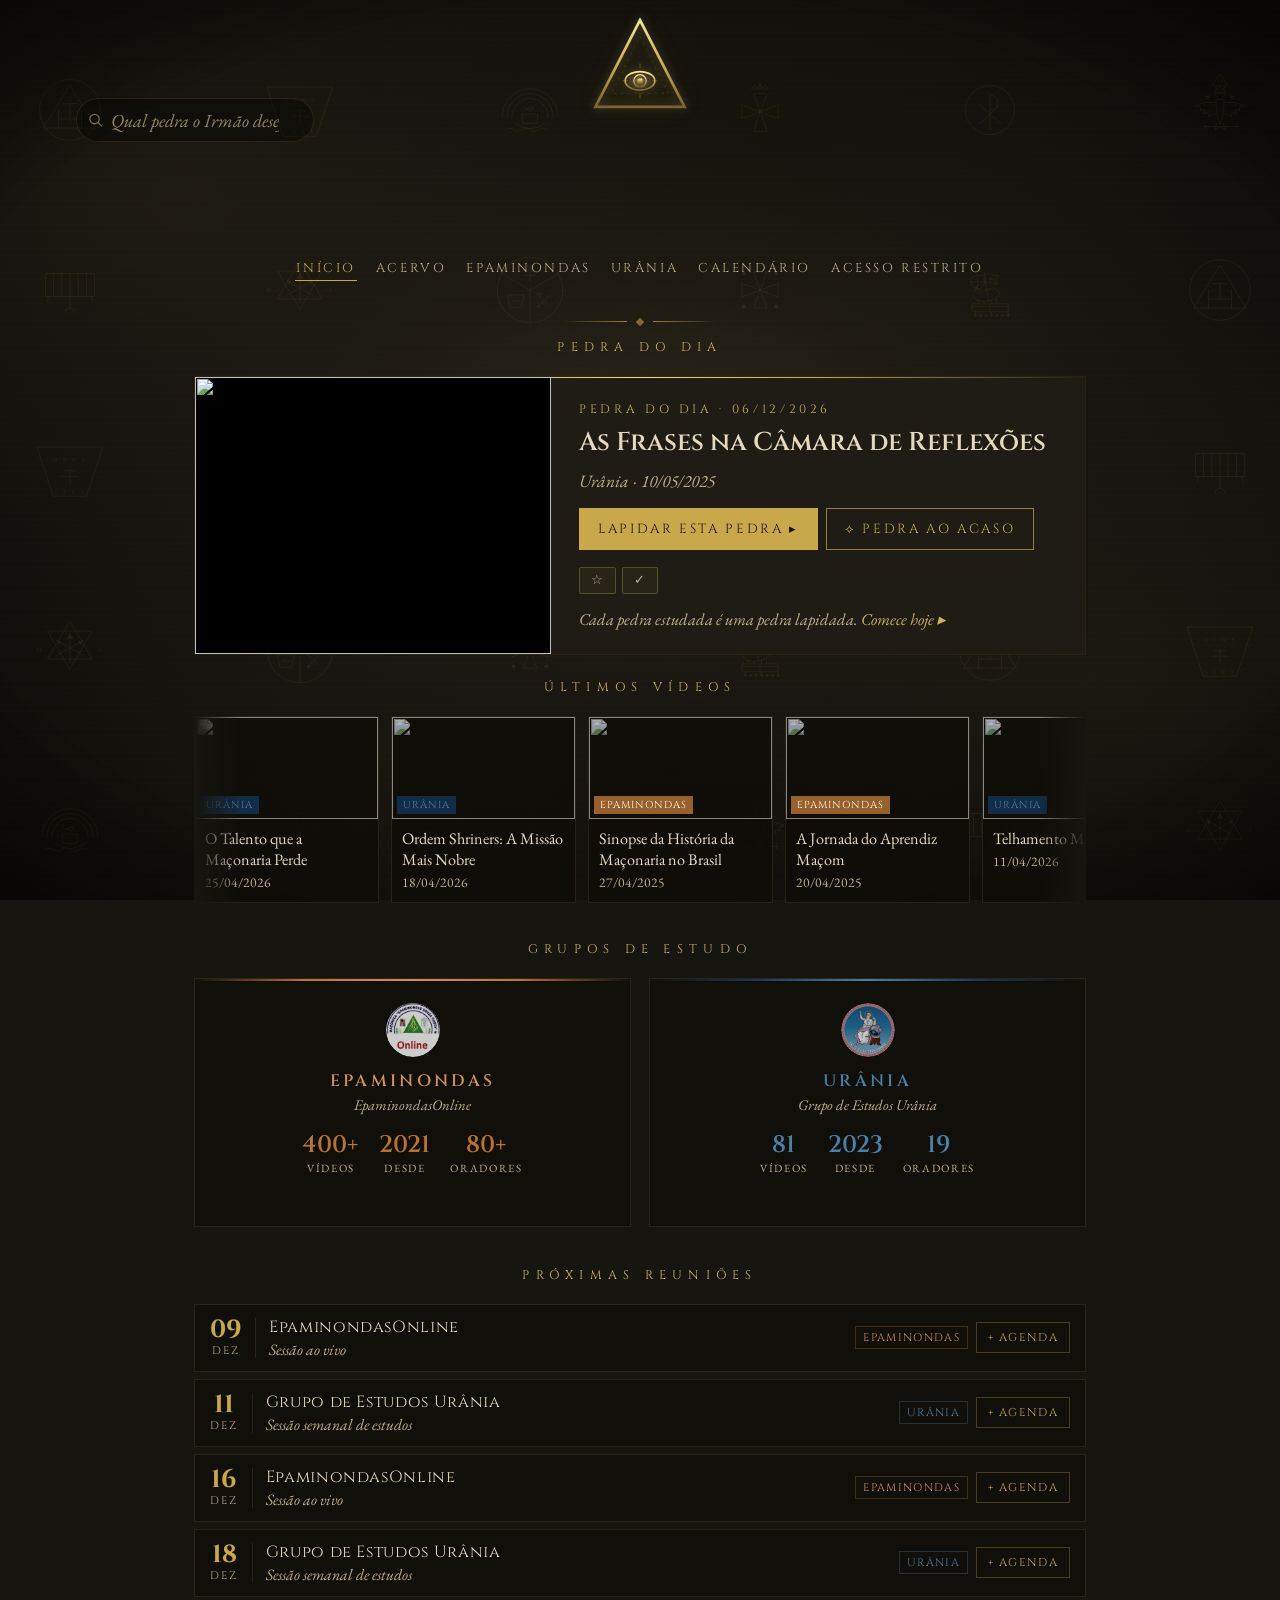
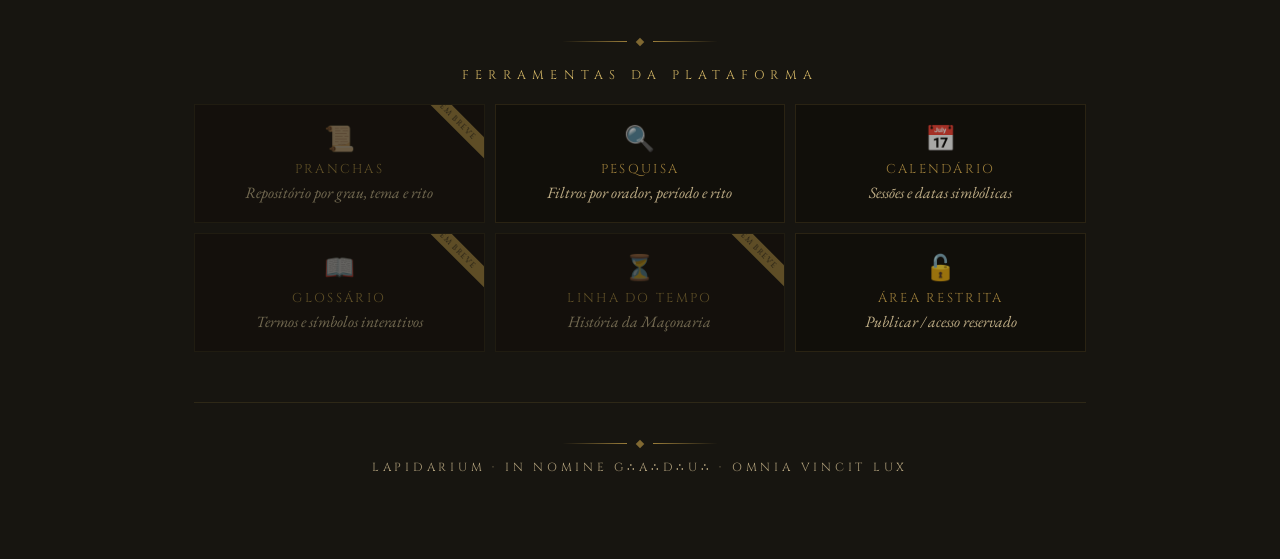
==== index.html @ 7e71feff "Topo em brasao: delta+LAPIDARIUM+tagline centralizados, busca/Acaso e Tema/Instalar nas laterais" ====
<!DOCTYPE html>
<html lang="pt-BR">
<head>
<meta charset="UTF-8">
<meta name="viewport" content="width=device-width, initial-scale=1.0">
<title>LAPIDARIUM</title>
<meta name="description" content="Lapidarium — repositório maçônico de estudo. Vídeos, símbolos, rituais e tradições dos acervos EpaminondasOnline e Grupo de Estudos Urânia.">
<meta name="theme-color" content="#171510">
<meta property="og:title" content="Lapidarium — Repositório Maçônico de Estudo">
<meta property="og:description" content="Um repositório vivo do conhecimento das ordens maçônicas — textos, rituais, símbolos e tradições.">
<meta property="og:type" content="website">
<meta property="og:url" content="https://viaveritasvita.github.io/lapidarium/">
<meta property="og:image" content="https://viaveritasvita.github.io/lapidarium/og-image.png">
<meta property="og:image:width" content="1200">
<meta property="og:image:height" content="630">
<link rel="icon" href="data:image/svg+xml,<svg xmlns='http://www.w3.org/2000/svg' viewBox='0 0 84 84'><polygon points='42,8 78,74 6,74' fill='none' stroke='%23c9a84c' stroke-width='4'/><ellipse cx='42' cy='54' rx='12' ry='8' fill='none' stroke='%23c9a84c' stroke-width='2.5'/><circle cx='42' cy='54' r='3' fill='%23c9a84c'/></svg>">
<link href="https://fonts.googleapis.com/css2?family=Cinzel:wght@400;600;700&family=Cinzel+Decorative:wght@400;700&family=EB+Garamond:ital,wght@0,400;0,500;1,400&display=swap" rel="stylesheet">
<link rel="manifest" href="manifest.json">
<link rel="apple-touch-icon" href="icon-192.png">
<link rel="stylesheet" href="app.css">
<style>
*,*::before,*::after{box-sizing:border-box;margin:0;padding:0}
html{font-size:115%}
:root{
  --gold:#c9a84c;--gold-l:#f0d98a;--gold-d:#9a7d3a;--gold-vd:#3d3018;
  --copper:#b87333;--copper-l:#d4905a;
  --blue:#1a3a5c;--blue-l:#4a7fa8;
  --s1:#171510;--s2:#1e1c14;--s3:#252118;
  --text:#e6d8bc;--text-d:#c0af87;--text-dd:#6b6250;
  --border:rgba(201,168,76,0.13);--border-h:rgba(201,168,76,0.3);
}

body{background:var(--s1);color:var(--text);font-family:'EB Garamond',serif;overflow-x:hidden;min-height:100vh}

/* ── LAYOUT ── */
.wrap{position:relative;z-index:1;max-width:940px;margin:0 auto;padding:0 24px 60px}

/* ── HEADER (enxuto — a marca vive na barra superior) ── */
header{text-align:center;padding:14px 0 0}
.sr-only{position:absolute;width:1px;height:1px;padding:0;margin:-1px;overflow:hidden;clip:rect(0,0,0,0);white-space:nowrap;border:0}
@keyframes delta-breathe{
  0%,100%{filter:drop-shadow(0 0 4px rgba(201,168,76,0.3)) drop-shadow(0 0 14px rgba(201,168,76,0.08))}
  50%{filter:drop-shadow(0 0 9px rgba(201,168,76,0.5)) drop-shadow(0 0 28px rgba(201,168,76,0.15))}
}
.site-lema{font-family:'Cinzel',serif;font-size:.6rem;letter-spacing:.55em;color:var(--gold-d);text-transform:uppercase;margin-bottom:4px}

.orn{display:flex;align-items:center;justify-content:center;gap:10px;margin:14px auto}
.ol{width:65px;height:1px;background:linear-gradient(90deg,transparent,var(--gold-d))}
.ol.r{background:linear-gradient(90deg,var(--gold-d),transparent)}
.od{width:6px;height:6px;background:var(--gold-d);transform:rotate(45deg);opacity:.8}

nav{display:flex;justify-content:center;gap:24px;flex-wrap:wrap;padding:10px 0 30px}
nav a{font-family:'Cinzel',serif;font-size:.74rem;letter-spacing:.22em;color:#cbb98d;text-decoration:none;text-transform:uppercase;padding:2px 0;border-bottom:1px solid transparent;transition:color .3s,border-color .3s}
nav a:hover{color:var(--gold);border-color:var(--gold-d)}

/* ── AI BAR ── */
.ai-bar{position:relative;border:1px solid var(--border);border-top:1px solid rgba(201,168,76,0.26);background:rgba(16,14,9,0.82);backdrop-filter:blur(8px);padding:13px 16px 11px;margin-bottom:34px}
.ai-bar::before{content:'';position:absolute;top:0;left:0;right:0;height:1px;background:linear-gradient(90deg,transparent,var(--gold) 30%,var(--gold-l) 50%,var(--gold) 70%,transparent)}
.ai-prompt-text{font-style:italic;font-size:.85rem;color:var(--text-d);margin-bottom:9px;display:block}
.ai-prompt-text strong{color:var(--gold-d);font-style:normal;font-family:'Cinzel',serif;font-size:.78rem;letter-spacing:.1em}
.ai-row{display:flex;align-items:center;gap:8px}
.ai-dot{width:7px;height:7px;border-radius:50%;flex-shrink:0;background:var(--gold);box-shadow:0 0 7px var(--gold);animation:delta-breathe 2.5s ease-in-out infinite}
.ai-input{flex:1;min-width:0;background:rgba(255,255,255,.04);border:1px solid rgba(201,168,76,.18);color:var(--text);font-family:'EB Garamond',serif;font-size:1.18rem;padding:13px 16px;outline:none;transition:border-color .3s}
.ai-input::placeholder{color:#93855f;font-style:italic}
.ai-input:focus{border-color:rgba(201,168,76,.35);background:rgba(255,255,255,.06)}
.ai-btn{background:rgba(201,168,76,.1);border:1px solid var(--gold-d);color:var(--gold);font-family:'Cinzel',serif;font-size:.72rem;letter-spacing:.2em;padding:14px 18px;cursor:pointer;text-transform:uppercase;transition:all .3s;white-space:nowrap}
.ai-btn:hover{background:rgba(201,168,76,.2);color:var(--gold-l);border-color:var(--gold)}
.ai-chips{display:flex;flex-wrap:wrap;gap:5px;margin-top:9px}
.chip{font-family:'Cinzel',serif;font-size:.58rem;letter-spacing:.1em;border:1px solid rgba(201,168,76,.28);color:#c2b189;padding:4px 9px;cursor:pointer;text-transform:uppercase;background:rgba(201,168,76,.05);transition:all .25s}
.chip:hover{border-color:var(--gold-d);color:var(--gold-d);background:rgba(201,168,76,.06)}

/* ── PORTALS ── */
.sec-label{font-family:'Cinzel',serif;font-size:.68rem;letter-spacing:.5em;color:#d2b565;text-align:center;text-transform:uppercase;margin-bottom:20px}
.portals{display:grid;grid-template-columns:1fr 1fr;gap:18px;margin-bottom:40px}
@media(max-width:540px){.portals{grid-template-columns:1fr}}
.portal{position:relative;overflow:hidden;text-decoration:none;display:block;border:1px solid var(--border);background:rgba(16,14,9,0.75);backdrop-filter:blur(6px);transition:border-color .4s,transform .3s,box-shadow .4s}
.portal:hover{transform:translateY(-4px)}
.portal::after{content:'';position:absolute;inset:0;opacity:0;transition:opacity .5s;pointer-events:none}
.portal-ep::after{background:radial-gradient(ellipse at 50% 0%,rgba(184,115,51,.12) 0%,transparent 60%)}
.portal-ur::after{background:radial-gradient(ellipse at 50% 0%,rgba(74,127,168,.14) 0%,transparent 60%)}
.portal:hover::after{opacity:1}
.portal-ep:hover{border-color:rgba(184,115,51,.45);box-shadow:0 10px 40px rgba(184,115,51,.1)}
.portal-ur:hover{border-color:rgba(74,127,168,.45);box-shadow:0 10px 40px rgba(74,127,168,.1)}
.p-accent{height:2px;width:100%;display:block}
.portal-ep .p-accent{background:linear-gradient(90deg,transparent,var(--copper),var(--copper-l),var(--copper),transparent)}
.portal-ur .p-accent{background:linear-gradient(90deg,transparent,var(--blue),var(--blue-l),var(--blue),transparent)}
.p-body{padding:22px 22px 24px;position:relative;z-index:1}
.p-icon{width:54px;height:54px;border-radius:50%;display:flex;align-items:center;justify-content:center;font-family:'Cinzel Decorative',serif;font-size:1.35rem;font-weight:700;margin:0 auto 13px;border:1px solid;transition:box-shadow .4s;overflow:hidden}
.portal-ep .p-icon{border-color:rgba(184,115,51,.35);color:var(--copper-l);background:rgba(184,115,51,.07)}
.portal-ur .p-icon{border-color:rgba(74,127,168,.35);color:var(--blue-l);background:rgba(74,127,168,.07)}
.portal-ep:hover .p-icon{box-shadow:0 0 22px rgba(184,115,51,.25)}
.portal-ur:hover .p-icon{box-shadow:0 0 22px rgba(74,127,168,.25)}
.p-name{font-family:'Cinzel',serif;font-size:.9rem;font-weight:600;letter-spacing:.2em;text-align:center;text-transform:uppercase;margin-bottom:3px}
.portal-ep .p-name{color:var(--copper-l)}
.portal-ur .p-name{color:var(--blue-l)}
.p-sub{font-style:italic;font-size:.8rem;color:var(--text-d);text-align:center;margin-bottom:15px}
.p-stats{display:flex;justify-content:center;gap:20px;margin-bottom:13px}
.ps-n{font-family:'Cinzel',serif;font-size:1.3rem;font-weight:600;display:block;text-align:center}
.portal-ep .ps-n{color:var(--copper)}
.portal-ur .ps-n{color:var(--blue-l)}
.ps-l{font-size:.6rem;letter-spacing:.15em;color:var(--text-d);text-transform:uppercase;display:block;text-align:center}
.p-cta{display:flex;align-items:center;justify-content:center;gap:7px;font-family:'Cinzel',serif;font-size:.57rem;letter-spacing:.28em;text-transform:uppercase;opacity:0;transform:translateY(4px);transition:opacity .3s,transform .3s}
.portal:hover .p-cta{opacity:1;transform:translateY(0)}
.portal-ep .p-cta{color:var(--copper-l)}
.portal-ur .p-cta{color:var(--blue-l)}

/* ── CAROUSEL ── */
.c-outer{overflow:hidden;position:relative}
.c-outer::before,.c-outer::after{content:'';position:absolute;top:0;bottom:0;width:48px;z-index:2;pointer-events:none}
.c-outer::before{left:0;background:linear-gradient(90deg,var(--s1),transparent)}
.c-outer::after{right:0;background:linear-gradient(270deg,var(--s1),transparent)}
.c-track{display:flex;gap:12px;animation:scroll 48s linear infinite;width:max-content}
.c-track:hover{animation-play-state:paused}
@keyframes scroll{0%{transform:translateX(0)}100%{transform:translateX(-50%)}}
.vc{width:185px;flex-shrink:0;border:1px solid var(--border);background:rgba(16,14,9,.85);overflow:hidden;cursor:pointer;transition:border-color .3s,transform .3s}
.vc:hover{border-color:var(--border-h);transform:translateY(-3px)}
.vc-thumb{width:100%;height:102px;position:relative;overflow:hidden}
.vc-img{width:100%;height:100%;object-fit:cover;display:block;filter:brightness(.7) saturate(.55);transition:filter .4s}
.vc:hover .vc-img{filter:brightness(.9) saturate(.85)}
.vc-badge{position:absolute;bottom:5px;left:5px;font-family:'Cinzel',serif;font-size:.55rem;letter-spacing:.1em;padding:2px 6px;text-transform:uppercase}
.b-ep{background:rgba(184,115,51,.82);color:#fff}
.b-ur{background:rgba(20,50,80,.88);color:var(--blue-l)}
.vc-body{padding:9px 10px 11px}
.vc-title{font-size:.88rem;color:var(--text);line-height:1.3;display:-webkit-box;-webkit-line-clamp:2;-webkit-box-orient:vertical;overflow:hidden;margin-bottom:3px}
.vc-meta{font-size:.74rem;color:var(--text-d)}

/* ── AGENDA ── */
.ag-list{display:flex;flex-direction:column;gap:7px}
.ag-item{display:flex;align-items:center;gap:13px;border:1px solid var(--border);padding:11px 15px;background:rgba(16,14,9,.75);backdrop-filter:blur(4px);transition:border-color .3s,background .3s}
.ag-item:hover{border-color:var(--border-h)}
.ag-date{text-align:center;min-width:42px;border-right:1px solid var(--border);padding-right:13px}
.ag-day{font-family:'Cinzel',serif;font-size:1.35rem;font-weight:700;color:var(--gold);line-height:1;display:block}
.ag-month{font-family:'Cinzel',serif;font-size:.6rem;letter-spacing:.2em;color:var(--text-d);text-transform:uppercase;display:block}
.ag-info{flex:1}
.ag-evt{font-family:'Cinzel',serif;font-size:.88rem;letter-spacing:.04em;color:var(--text);margin-bottom:1px}
.ag-sub{font-size:.86rem;color:var(--text-d);font-style:italic}
.ag-tag{font-family:'Cinzel',serif;font-size:.6rem;letter-spacing:.12em;padding:3px 7px;border:1px solid;text-transform:uppercase;white-space:nowrap}
.t-ep{border-color:rgba(184,115,51,.3);color:var(--copper-l)}
.t-ur{border-color:rgba(74,127,168,.3);color:var(--blue-l)}
.ag-cal{background:transparent;border:1px solid var(--border-h);color:var(--gold);font-family:'Cinzel',serif;font-size:.62rem;letter-spacing:.12em;padding:7px 11px;cursor:pointer;text-transform:uppercase;white-space:nowrap;transition:all .3s;text-decoration:none;display:inline-block}
.ag-cal:hover{border-color:var(--gold);color:var(--gold-l);background:rgba(201,168,76,.08)}
.ag-side{display:flex;align-items:center;gap:8px;flex-shrink:0;margin-left:auto}
@media(max-width:620px){.ag-item{flex-wrap:wrap;row-gap:9px}.ag-info{flex:1 1 calc(100% - 72px);min-width:0}.ag-side{flex-basis:100%;justify-content:flex-end;margin-left:0}}

/* ── FEATURES ── */
.feats{display:grid;grid-template-columns:repeat(3,1fr);gap:10px;margin-bottom:50px}
@media(max-width:600px){.feats{grid-template-columns:repeat(2,1fr)}}
.feat{border:1px solid var(--border);padding:17px 13px;text-align:center;background:rgba(16,14,9,.7);backdrop-filter:blur(4px);transition:border-color .3s,background .3s;cursor:pointer}
.feat:hover{border-color:var(--border-h);background:rgba(201,168,76,.03)}
.feat-ico{font-size:1.35rem;margin-bottom:6px;display:block;opacity:.65}
.feat-name{font-family:'Cinzel',serif;font-size:.7rem;letter-spacing:.18em;color:var(--gold-d);text-transform:uppercase;margin-bottom:4px}
.feat-desc{font-size:.86rem;color:var(--text-d);font-style:italic;line-height:1.45}

/* ── FOOTER ── */
footer{border-top:1px solid var(--border);padding:24px;text-align:center}
footer p{font-family:'Cinzel',serif;font-size:.64rem;letter-spacing:.32em;color:#ac9c78;text-transform:uppercase}

@keyframes fu{from{opacity:0;transform:translateY(13px)}to{opacity:1;transform:translateY(0)}}
/* ── BANDA DE DESTAQUE (Pedra do Dia + Últimos Vídeos) ── */
.destaque{display:grid;grid-template-columns:1fr;gap:24px;margin-bottom:38px;animation:fu .9s .12s ease both}
@media(max-width:840px){.destaque{gap:18px}}
.destaque .pdia{margin-bottom:0}
.destaque .carousel-wrap{margin-bottom:0;animation:none}
header{animation:fu .9s ease both}
.ai-bar{animation:fu .9s .2s ease both}
.portals{animation:fu .9s .2s ease both}
.carousel-wrap{animation:fu .9s .3s ease both;margin-bottom:40px}
.agenda{animation:fu .9s .35s ease both;margin-bottom:42px}
.feats{animation:fu .9s .4s ease both}
/* ── ORDENS & RITOS ── */
.ordens{display:grid;grid-template-columns:repeat(auto-fill,minmax(122px,1fr));gap:12px;margin-bottom:46px;animation:fu .9s .25s ease both}
.ord-card{border:1px solid var(--border);background:rgba(16,14,9,.72);backdrop-filter:blur(4px);padding:14px 8px 12px;text-align:center;cursor:pointer;transition:border-color .3s,transform .3s,box-shadow .4s}
.ord-card:hover{transform:translateY(-3px);border-color:currentColor;box-shadow:0 8px 26px rgba(0,0,0,.4)}
.ord-emb{height:64px;display:flex;align-items:center;justify-content:center}
.ord-emb svg{width:58px;height:58px}
.ordens .s{stroke:currentColor;fill:none;stroke-width:2;stroke-linecap:round;stroke-linejoin:round}
.ordens .f{fill:currentColor;stroke:none}
.ordens .t{fill:currentColor;font-family:Georgia,serif}
.ordens .rer-dot{fill:#4f8a4f}
.ord-nm{font-family:'Cinzel',serif;font-size:.58rem;letter-spacing:.07em;color:var(--text);text-transform:uppercase;margin-top:9px;line-height:1.25}
.ord-or{font-size:.72rem;color:var(--text-d);font-style:italic;margin-top:2px}
.topnav{display:flex;justify-content:center;flex-wrap:wrap;gap:6px 18px;padding:4px 0 24px}
.topnav a{font-family:'Cinzel',serif;font-size:.7rem;letter-spacing:.2em;color:var(--text-d);text-decoration:none;text-transform:uppercase;padding:3px 1px;border-bottom:1px solid transparent;transition:color .3s,border-color .3s}
.topnav a:hover{color:var(--gold);border-color:var(--gold-d)}
.topnav a.atual{color:var(--gold);border-color:var(--gold)}


/* ── TEMA CLEAN (claro) ── */
body.light{
  --gold:#9a7a2e;--gold-l:#b8933f;--gold-d:#7c6222;--gold-vd:#5a4416;
  --copper:#a5621f;--copper-l:#c07d3a;--blue:#2b5a86;--blue-l:#3f7fb0;
  --s1:#ece3cf;--s2:#e3d8c0;--s3:#d9ccb0;
  --text:#33301f;--text-d:#5d5138;--text-dd:#8a7c60;
  --border:rgba(120,92,30,.22);--border-h:rgba(120,92,30,.45);
}
body.light .bgbase{fill:#ece3cf!important}
body.light .bgmood{fill:transparent!important}
body.light .bgsyms{opacity:.15}
body.light .bgsyms .s{stroke:#9a7a2e}
body.light .bgsyms .f{fill:#9a7a2e}
body.light nav a{color:#6a5a36}
body.light .sec-label{color:#8a6a24}
body.light footer p{color:#7c6f54}
body.light .chip{color:#7c6a3e;background:rgba(120,92,30,.06);border-color:rgba(120,92,30,.3)}
body.light .ai-input{background:rgba(0,0,0,.03)}
body.light .ai-input::placeholder{color:#8a7c5c}
body.light .ai-bar{background:rgba(255,251,242,.82)}
body.light .portal{background:rgba(255,251,242,.72)}
body.light .vc{background:rgba(255,251,242,.85)}
body.light .vc-img{filter:brightness(.95) saturate(.82)}
body.light .ag-item{background:rgba(255,251,242,.72)}
body.light .feat{background:rgba(255,251,242,.6)}
/* ── EM BREVE ── */
nav a.soon{opacity:.4;pointer-events:none;cursor:not-allowed;position:relative}
nav a.soon::after{content:'em breve';position:absolute;left:50%;top:calc(100% + 1px);transform:translateX(-50%);font-size:.44rem;letter-spacing:.06em;color:var(--gold-d);font-style:italic;text-transform:none;white-space:nowrap}
.feat.soon{opacity:.55;pointer-events:none;position:relative;overflow:hidden}
.feat.soon::after{content:'Em breve';position:absolute;top:9px;right:-26px;transform:rotate(45deg);background:var(--gold-d);color:var(--s1);font-family:'Cinzel',serif;font-size:.44rem;letter-spacing:.1em;padding:2px 28px;text-transform:uppercase}

/* ── HERÓI DELTA (restaurado) + fix Pedra + lupa ── */
.delta-wrap{width:104px;height:104px;margin:10px auto 14px;position:relative;display:flex;align-items:center;justify-content:center}
.delta-halo{position:absolute;inset:-14px;border-radius:50%;pointer-events:none}
.delta-rays{position:absolute;inset:-20px;opacity:0;transition:opacity .5s ease;pointer-events:none}
.delta-svg-wrap{position:relative;width:104px;height:104px;animation:delta-breathe 5s ease-in-out infinite}
@keyframes delta-breathe{0%,100%{filter:drop-shadow(0 0 4px rgba(201,168,76,.3)) drop-shadow(0 0 14px rgba(201,168,76,.08))}50%{filter:drop-shadow(0 0 9px rgba(201,168,76,.5)) drop-shadow(0 0 28px rgba(201,168,76,.15))}}
.site-name{font-family:'Cinzel',serif;font-size:clamp(1.9rem,6vw,3.1rem);font-weight:700;letter-spacing:.3em;text-align:center;background:linear-gradient(170deg,#f5e49a 0%,var(--gold) 42%,#8a6820 78%,var(--gold-vd,#3d3018) 100%);-webkit-background-clip:text;-webkit-text-fill-color:transparent;background-clip:text;margin:0 0 6px}
.site-tagline{font-style:italic;font-size:clamp(.9rem,2.2vw,1.05rem);color:var(--text-d);text-align:center;letter-spacing:.05em;margin:0 0 4px;line-height:1.5}
.destaque>div{min-width:0}
.destaque .carousel-wrap{min-width:0;overflow:hidden}
.destaque .c-outer{max-width:100%}
.tb-search{position:relative}
.tb-lupa{position:absolute;left:12px;top:50%;transform:translateY(-50%);color:var(--gold-d);display:flex;pointer-events:none;opacity:.85}
.tb-input{padding-left:34px}
@media(prefers-reduced-motion:reduce){.delta-svg-wrap{animation:none}}

/* ── MASTHEAD (brasão central + ferramentas nas laterais) ── */
.masthead{display:grid;grid-template-columns:1fr auto 1fr;align-items:center;gap:14px;max-width:1180px;margin:0 auto;padding:14px 26px 10px;border-bottom:1px solid var(--gold-d)}
.mh-left{display:flex;align-items:center;gap:10px;justify-self:start;width:100%;min-width:0}
.mh-left .tb-search{flex:1;min-width:0}
.mh-left .tb-input{width:100%}
.mh-right{display:flex;align-items:center;gap:8px;justify-self:end}
.mh-brand{display:flex;flex-direction:column;align-items:center;text-decoration:none;justify-self:center}
.mh-brand .delta-wrap{margin:0 0 8px}
.mh-brand .site-name{font-size:clamp(1.5rem,3vw,2.3rem);margin:0 0 3px}
.mh-brand .site-tagline{margin:0 0 3px}
.mh-brand .site-lema{margin:0}
@media(max-width:900px){
  .masthead{grid-template-columns:1fr;gap:12px;padding:12px 14px 8px}
  .mh-brand{order:-1}
  .mh-left,.mh-right{justify-self:stretch;justify-content:center;flex-wrap:wrap}
  .mh-left .tb-search{flex:1 1 200px}
  .mh-brand .delta-wrap,.mh-brand .delta-svg-wrap{width:84px;height:84px}
}
</style>
</head>
<body>
<!-- ══ BARRA SUPERIOR (global, sticky — mesma em todas as páginas) ══ -->
<div class="masthead" id="lapiTopbar">
  <div class="mh-left">
    <form class="tb-search" action="buscar.html" method="get" role="search">
      <span class="tb-lupa" aria-hidden="true"><svg width="15" height="15" viewBox="0 0 16 16" fill="none"><circle cx="7" cy="7" r="5" stroke="currentColor" stroke-width="1.4"/><line x1="11" y1="11" x2="14.5" y2="14.5" stroke="currentColor" stroke-width="1.4" stroke-linecap="round"/></svg></span>
      <input class="tb-input" name="q" type="search" placeholder="Qual pedra o Irmão deseja lapidar hoje?" aria-label="Buscar no acervo" autocomplete="off">
    </form>
    <button type="button" class="tb-btn" id="btnAcaso" title="Lapide uma pedra ao acaso (tecla A)"><span class="tb-ico">⟡</span><span class="tb-rot">Acaso</span></button>
  </div>
  <a class="mh-brand" href="index.html" aria-label="Lapidarium — Início">
    <div class="delta-wrap" id="deltaWrap">
    <div class="delta-halo"></div>
    <svg class="delta-rays" viewBox="0 0 120 120" style="position:absolute;inset:-18px;width:calc(100% + 36px);height:calc(100% + 36px)">
      <g transform="translate(60,60)" stroke="rgba(240,217,138,0.35)" stroke-width="0.8">
        <line x1="0" y1="-52" x2="0" y2="-44"/><line x1="0" y1="44" x2="0" y2="52"/>
        <line x1="-52" y1="0" x2="-44" y2="0"/><line x1="44" y1="0" x2="52" y2="0"/>
        <line x1="-37" y1="-37" x2="-31" y2="-31"/><line x1="31" y1="-31" x2="37" y2="-37"/>
        <line x1="-37" y1="37" x2="-31" y2="31"/><line x1="31" y1="31" x2="37" y2="37"/>
      </g>
    </svg>
    <div class="delta-svg-wrap">
      <svg viewBox="0 0 84 84" fill="none" style="width:100%;height:100%">
        <defs>
          <linearGradient id="dg" x1="0" y1="0" x2="0" y2="1"><stop offset="0%" stop-color="#f5e49a"/><stop offset="55%" stop-color="#c9a84c"/><stop offset="100%" stop-color="#7a6230"/></linearGradient>
          <radialGradient id="eyeRg" cx="50%" cy="50%" r="50%"><stop offset="0%" stop-color="rgba(240,217,138,0.28)"/><stop offset="100%" stop-color="rgba(201,168,76,0)"/></radialGradient>
        </defs>
        <polygon points="42,5 78,75 6,75" stroke="url(#dg)" stroke-width="2.2" fill="rgba(201,168,76,0.035)"/>
        <polygon points="42,18 65,64 19,64" stroke="#c9a84c" stroke-width=".5" stroke-dasharray="2,3.5" fill="none" opacity=".25"/>
        <ellipse id="eyeGlow" cx="42" cy="54" rx="13" ry="8.5" fill="url(#eyeRg)"/>
        <ellipse id="eyeOutline" cx="42" cy="54" rx="12" ry="7.5" stroke="url(#dg)" stroke-width="1.3" fill="none"/>
        <circle id="iris" cx="42" cy="54" r="5" fill="rgba(201,168,76,0.1)" stroke="url(#dg)" stroke-width="1"/>
        <circle id="pupil" cx="42" cy="54" r="2.2" fill="url(#dg)" opacity=".92"/>
        <circle id="spec" cx="43.2" cy="52.8" r=".7" fill="rgba(255,248,220,0.8)"/>
        <line x1="42" y1="40" x2="42" y2="44" stroke="#c9a84c" stroke-width=".7" opacity=".4"/>
        <line x1="42" y1="64" x2="42" y2="68" stroke="#c9a84c" stroke-width=".7" opacity=".4"/>
        <line x1="28" y1="54" x2="32" y2="54" stroke="#c9a84c" stroke-width=".7" opacity=".4"/>
        <line x1="52" y1="54" x2="56" y2="54" stroke="#c9a84c" stroke-width=".7" opacity=".4"/>
      </svg>
    </div>
  </div>
    <span class="site-name" aria-hidden="true">LAPIDARIUM</span>
    <span class="site-tagline">Um lugar de estudo, reflexão e memória maçônica</span>
    <span class="site-lema">Lux · Sapientia · Opus</span>
  </a>
  <div class="mh-right">
    <button type="button" class="tb-btn tb-tema" id="themeBtn" onclick="toggleTheme()" title="Alternar tema (claro/escuro)" aria-label="Alternar tema"><span class="tb-ico">☀</span><span class="tb-rot">Tema</span></button>
    <button type="button" class="tb-btn" id="btnInstalar" title="Instalar o Lapidarium como aplicativo"><span class="tb-ico">⇩</span><span class="tb-rot">Instalar</span></button>
  </div>
</div>

<!-- ══ BG ICONOGRÁFICO (compartilhado) ══ -->
<script src="fundo.js"></script>

<div class="wrap">
<header>
  <h1 class="sr-only">Lapidarium — Repositório Maçônico de Estudo</h1>
  <nav class="topnav"><a href="index.html" class="atual">Início</a><a href="buscar.html">Acervo</a><a href="epaminondas.html">Epaminondas</a><a href="urania.html">Urânia</a><a href="calendar.html">Calendário</a><a href="publicar.html">Acesso Restrito</a></nav>
  <div class="orn"><span class="ol"></span><span class="od"></span><span class="ol r"></span></div>
</header>

<div class="destaque">
  <div>
    <p class="sec-label">Pedra do Dia</p>
    <section class="pdia" id="pedraDia" aria-live="polite">
      <div class="pdia-body" style="padding:26px"><p class="pdia-meta">Escolhendo a pedra de hoje…</p></div>
    </section>
  </div>
  <div>
    <p class="sec-label">Últimos Vídeos</p>
    <div class="carousel-wrap">
      <div class="c-outer"><div class="c-track" id="ctrack"></div></div>
    </div>
  </div>
</div>


<p class="sec-label">Grupos de Estudo</p>
<div class="portals">
  <a href="epaminondas.html" class="portal portal-ep">
    <span class="p-accent"></span>
    <div class="p-body">
      <div class="p-icon" id="icon-ep">E</div>
      <p class="p-name">Epaminondas</p><p class="p-sub">EpaminondasOnline</p>
      <div class="p-stats">
        <div><span class="ps-n">400+</span><span class="ps-l">Vídeos</span></div>
        <div><span class="ps-n">2021</span><span class="ps-l">Desde</span></div>
        <div><span class="ps-n">80+</span><span class="ps-l">Oradores</span></div>
      </div>
      <div class="p-cta"><span>Entrar no Portal</span>
        <svg width="10" height="10" viewBox="0 0 12 12" fill="none"><path d="M2 6h8M6 2l4 4-4 4" stroke="currentColor" stroke-width="1.4" stroke-linecap="round"/></svg>
      </div>
    </div>
  </a>
  <a href="urania.html" class="portal portal-ur">
    <span class="p-accent"></span>
    <div class="p-body">
      <div class="p-icon" id="icon-ur">U</div>
      <p class="p-name">Urânia</p><p class="p-sub">Grupo de Estudos Urânia</p>
      <div class="p-stats">
        <div><span class="ps-n">81</span><span class="ps-l">Vídeos</span></div>
        <div><span class="ps-n">2023</span><span class="ps-l">Desde</span></div>
        <div><span class="ps-n">19</span><span class="ps-l">Oradores</span></div>
      </div>
      <div class="p-cta"><span>Entrar no Portal</span>
        <svg width="10" height="10" viewBox="0 0 12 12" fill="none"><path d="M2 6h8M6 2l4 4-4 4" stroke="currentColor" stroke-width="1.4" stroke-linecap="round"/></svg>
      </div>
    </div>
  </a>
</div>

<div id="secao-ordens" hidden> <!-- OFF até haver conteúdo; remover hidden para reativar -->
<p class="sec-label">Ordens &amp; Ritos</p>
<div class="ordens">
  <div class="ord-card" style="color:#c0392b" onclick="setQ('Real Arco')" title="Real Arco">
    <div class="ord-emb"><svg viewBox="0 0 100 100"><circle class="s" cx="50" cy="50" r="37"/><polygon class="s" points="50,20 82,72 18,72"/><line class="s" x1="41" y1="42" x2="59" y2="42"/><line class="s" x1="50" y1="42" x2="50" y2="61"/><line class="s" x1="36" y1="50" x2="36" y2="73"/><line class="s" x1="64" y1="50" x2="64" y2="73"/><line class="s" x1="36" y1="61" x2="64" y2="61"/></svg></div>
    <p class="ord-nm">Triplo Tau</p><p class="ord-or">Real Arco</p></div>
  <div class="ord-card" style="color:#4277a3" onclick="setQ('Marca')" title="Marca · HTWSSTKS">
    <div class="ord-emb"><svg viewBox="0 0 100 100"><polygon class="s" points="10,22 90,22 70,82 30,82"/><text class="t" x="50" y="40" text-anchor="middle" font-size="6.5" letter-spacing="2.5">H·T·W·S</text><text class="t" x="50" y="79" text-anchor="middle" font-size="6.5" letter-spacing="2.5">S·T·K·S</text><line class="s" x1="50" y1="49" x2="50" y2="66"/><line class="s" x1="40" y1="57.5" x2="60" y2="57.5"/><line class="s" x1="43" y1="51" x2="57" y2="51"/></svg></div>
    <p class="ord-nm">Pedra Angular</p><p class="ord-or">Marca · HTWSSTKS</p></div>
  <div class="ord-card" style="color:#3f8f6a" onclick="setQ('Nautas')" title="Nautas · RAM">
    <div class="ord-emb"><svg viewBox="0 0 100 100"><path class="s" d="M16,58 A34,34 0 0 1 84,58"/><path class="s" d="M22,58 A28,28 0 0 1 78,58"/><path class="s" d="M28,58 A22,22 0 0 1 72,58"/><path class="s" d="M32,66 Q50,80 68,66"/><rect class="s" x="41" y="55" width="18" height="11"/><path class="s" d="M20,74 q5,-4 10,0 t10,0 t10,0 t10,0 t10,0"/><path class="s" d="M46,49 c2,-3 7,-3 9,-1 c-2,0 -3,2 -4,3 c-1,-2 -3,-2 -5,-2z"/><line class="s" x1="46" y1="49" x2="42" y2="47"/></svg></div>
    <p class="ord-nm">Arca & Arco-Íris</p><p class="ord-or">Nautas · RAM</p></div>
  <div class="ord-card" style="color:#b5322f" onclick="setQ('Cavaleiros Templários')" title="Cavaleiros Templários">
    <div class="ord-emb"><svg viewBox="0 0 100 100"><path class="s" d="M40,24 L44,20 L48,24 L50,17 L52,24 L56,20 L60,24 Z"/><polygon class="s" points="50,52 42,30 58,30"/><polygon class="s" points="50,52 42,76 58,76"/><polygon class="s" points="50,52 28,44 28,60"/><polygon class="s" points="50,52 72,44 72,60"/></svg></div>
    <p class="ord-nm">Cruz Pattée & Coroa</p><p class="ord-or">Cavaleiros Templários</p></div>
  <div class="ord-card" style="color:#7d3c8a" onclick="setQ('Cruz Vermelha de Constantino')" title="Cruz Vermelha de Constantino">
    <div class="ord-emb"><svg viewBox="0 0 100 100"><circle class="s" cx="50" cy="50" r="30"/><line class="s" x1="50" y1="30" x2="50" y2="74"/><path class="s" d="M50,32 C63,32 63,50 50,50"/><line class="s" x1="37" y1="43" x2="63" y2="67"/><line class="s" x1="63" y1="43" x2="37" y2="67"/></svg></div>
    <p class="ord-nm">Lábaro Chi-Rho</p><p class="ord-or">Cruz Vermelha de Constantino</p></div>
  <div class="ord-card" style="color:#c9a84c" onclick="setQ('REAA')" title="REAA">
    <div class="ord-emb"><svg viewBox="0 0 100 100"><polygon class="s" points="50,6 59,20 41,20"/><text class="t" x="50" y="18" text-anchor="middle" font-size="8">33</text><path class="s" d="M43,28 L45,22 L47,27 L50,21 L53,27 L55,22 L57,28 Z"/><line class="s" x1="43" y1="30" x2="57" y2="30"/><path class="s" d="M47,34 C42,30 37,30 35,34 C34,36 35,38 37,38"/><path class="s" d="M35,34 L31,33 L34,36"/><circle class="f" cx="36" cy="34" r="1.3"/><path class="s" d="M53,34 C58,30 63,30 65,34 C66,36 65,38 63,38"/><path class="s" d="M65,34 L69,33 L66,36"/><circle class="f" cx="64" cy="34" r="1.3"/><path class="s" d="M45,38 Q45,56 50,68 Q55,56 55,38 Z"/><path class="s" d="M45,41 Q30,39 20,45 Q28,45 26,51 Q34,47 30,55 Q38,51 36,58 Q43,53 45,55"/><path class="s" d="M55,41 Q70,39 80,45 Q72,45 74,51 Q66,47 70,55 Q62,51 64,58 Q57,53 55,55"/><path class="s" d="M46,66 L44,74 L50,70 L56,74 L54,66"/><line class="s" x1="30" y1="70" x2="68" y2="70"/><line class="s" x1="68" y1="70" x2="74" y2="70"/><line class="s" x1="70" y1="67" x2="70" y2="73"/><polygon class="f" points="30,70 34,68 34,72"/></svg></div>
    <p class="ord-nm">Águia Bicéfala 33°</p><p class="ord-or">REAA</p></div>
  <div class="ord-card" style="color:#cc7a2a" onclick="setQ('Graus Aliados')" title="Graus Aliados · AMD">
    <div class="ord-emb"><svg viewBox="0 0 100 100"><rect class="s" x="20" y="30" width="60" height="28" rx="2"/><line class="s" x1="30" y1="30" x2="30" y2="58"/><line class="s" x1="40" y1="30" x2="40" y2="58"/><line class="s" x1="50" y1="30" x2="50" y2="58"/><line class="s" x1="60" y1="30" x2="60" y2="58"/><line class="s" x1="70" y1="30" x2="70" y2="58"/><line class="s" x1="50" y1="58" x2="50" y2="72"/><path class="s" d="M44,78 A6,6 0 1 1 56,78"/><line class="s" x1="24" y1="58" x2="22" y2="64"/><line class="s" x1="76" y1="58" x2="78" y2="64"/></svg></div>
    <p class="ord-nm">Grelha de S. Lourenço</p><p class="ord-or">Graus Aliados · AMD</p></div>
  <div class="ord-card" style="color:#8a5cae" onclick="setQ('Monitor Secreto')" title="Monitor Secreto · OSM">
    <div class="ord-emb"><svg viewBox="0 0 100 100"><polygon class="s" points="50,15 77,61 23,61"/><polygon class="s" points="50,73 77,27 23,27"/><line class="s" x1="50" y1="66" x2="50" y2="29"/><line class="s" x1="66.5" y1="38" x2="33.5" y2="57"/><line class="s" x1="33.5" y1="38" x2="66.5" y2="57"/><polygon class="f" points="50,29 46,36 54,36"/><polygon class="f" points="66.5,38 60.5,39 63,44"/><polygon class="f" points="33.5,38 36.5,44 39,39"/><text class="t" x="9" y="52" font-size="8">D</text><text class="t" x="85" y="52" font-size="8">J</text></svg></div>
    <p class="ord-nm">Hexagrama & Flechas</p><p class="ord-or">Monitor Secreto · OSM</p></div>
  <div class="ord-card" style="color:#b8863b" onclick="setQ('York')" title="York · Cap·Cons·Com">
    <div class="ord-emb"><svg viewBox="0 0 100 100"><circle class="s" cx="50" cy="50" r="40"/><line class="s" x1="50" y1="50" x2="50" y2="90"/><line class="s" x1="50" y1="50" x2="15" y2="30"/><line class="s" x1="50" y1="50" x2="85" y2="30"/><g transform="translate(50,28)"><line class="s" x1="0" y1="-3" x2="0" y2="12"/><line class="s" x1="-7" y1="4" x2="7" y2="4"/><path class="s" d="M-8,-3 l2,-5 l2,4 l2,-5 l2,5 l2,-4 l2,5 z"/></g><g transform="translate(33,63)"><polygon class="s" points="-10,-7 10,-7 7,8 -7,8"/><line class="s" x1="-5" y1="0.5" x2="5" y2="0.5"/></g><g transform="translate(67,63)"><line class="s" x1="-7" y1="7" x2="8" y2="-8"/><circle class="f" cx="-7" cy="7" r="1.6"/><line class="s" x1="-4" y1="1" x2="1" y2="6"/><line class="s" x1="7" y1="7" x2="-6" y2="-6"/><polygon class="s" points="-6,-6 -10,-9 -3,-9"/></g></svg></div>
    <p class="ord-nm">Emblema Composto</p><p class="ord-or">York · Cap·Cons·Com</p></div>
  <div class="ord-card" style="color:#b5322f" onclick="setQ('RER')" title="RER / CBCS">
    <div class="ord-emb"><svg viewBox="0 0 100 100"><polygon class="s" points="50,50 42,28 58,28"/><polygon class="s" points="50,50 42,72 58,72"/><polygon class="s" points="50,50 28,42 28,58"/><polygon class="s" points="50,50 72,42 72,58"/><circle class="f rer-dot" cx="30" cy="30" r="2.4"/><circle class="f rer-dot" cx="70" cy="30" r="2.4"/><circle class="f rer-dot" cx="30" cy="70" r="2.4"/><circle class="f rer-dot" cx="70" cy="70" r="2.4"/></svg></div>
    <p class="ord-nm">Cruz Vermelha & Verde</p><p class="ord-or">RER / CBCS</p></div>
  <div class="ord-card" style="color:#dccaa0" onclick="setQ('Adonhiramita')" title="Adonhiramita">
    <div class="ord-emb"><svg viewBox="0 0 100 100"><circle class="s" cx="35" cy="40" r="8.5"/><line class="s" x1="35" y1="31.5" x2="35" y2="48.5"/><line class="s" x1="26.5" y1="40" x2="43.5" y2="40"/><path class="s" d="M38,50 C32,48 28,52 30,58 C31,63 40,65 50,63 C60,61 64,55 60,51 C56,47 48,49 44,50"/><path class="s" d="M38,44 c-4,0 -7,3 -6,7 c1,3 5,4 8,2"/><circle class="f" cx="33" cy="47" r="1.1"/><line class="s" x1="36" y1="63" x2="36" y2="67"/><line class="s" x1="43" y1="64" x2="43" y2="67"/><line class="s" x1="52" y1="63" x2="52" y2="67"/><line class="s" x1="58" y1="61" x2="58" y2="67"/><line class="s" x1="43" y1="28" x2="48" y2="63"/><line class="s" x1="40" y1="32" x2="46" y2="32"/><path class="s" d="M44,30 L61,33 L56,38 L60,43 L45,40 Z"/><line class="s" x1="51" y1="34" x2="51" y2="39"/><line class="s" x1="48" y1="36.5" x2="54" y2="36.5"/><rect class="s" x="28" y="67" width="44" height="9" rx="1"/><line class="s" x1="28" y1="70" x2="72" y2="70"/><line class="s" x1="50" y1="67" x2="50" y2="76"/><circle class="f" cx="32" cy="81" r="1.5"/><circle class="f" cx="38.7" cy="81" r="1.5"/><circle class="f" cx="45.3" cy="81" r="1.5"/><circle class="f" cx="52" cy="81" r="1.5"/><circle class="f" cx="58.7" cy="81" r="1.5"/><circle class="f" cx="65.3" cy="81" r="1.5"/><circle class="f" cx="72" cy="81" r="1.5"/><line class="s" x1="32" y1="76" x2="32" y2="79.5"/><line class="s" x1="52" y1="76" x2="52" y2="79.5"/><line class="s" x1="72" y1="76" x2="72" y2="79.5"/></svg></div>
    <p class="ord-nm">Agnus Dei & Livro</p><p class="ord-or">Adonhiramita</p></div>
</div>
</div>

<p class="sec-label">Próximas Reuniões</p>
<div class="agenda" style="margin-bottom:42px"><div class="ag-list" id="agList"></div></div>

<div class="orn" style="margin-bottom:22px"><span class="ol"></span><span class="od"></span><span class="ol r"></span></div>
<p class="sec-label">Ferramentas da Plataforma</p>
<div class="feats">
  <div class="feat soon"><span class="feat-ico">📜</span><p class="feat-name">Pranchas</p><p class="feat-desc">Repositório por grau, tema e rito</p></div>
  <div class="feat" style="cursor:pointer" onclick="location.href='buscar.html'"><span class="feat-ico">🔍</span><p class="feat-name">Pesquisa</p><p class="feat-desc">Filtros por orador, período e rito</p></div>
  <div class="feat" style="cursor:pointer" onclick="location.href='calendar.html'"><span class="feat-ico">📅</span><p class="feat-name">Calendário</p><p class="feat-desc">Sessões e datas simbólicas</p></div>
  <div class="feat soon"><span class="feat-ico">📖</span><p class="feat-name">Glossário</p><p class="feat-desc">Termos e símbolos interativos</p></div>
  <div class="feat soon"><span class="feat-ico">⏳</span><p class="feat-name">Linha do Tempo</p><p class="feat-desc">História da Maçonaria</p></div>
  <div class="feat" style="cursor:pointer" onclick="location.href='publicar.html'"><span class="feat-ico">🔓</span><p class="feat-name">Área Restrita</p><p class="feat-desc">Publicar / acesso reservado</p></div>
</div>

<footer>
  <div class="orn" style="margin-bottom:13px"><span class="ol"></span><span class="od"></span><span class="ol r"></span></div>
  <p>Lapidarium · In Nomine G∴A∴D∴U∴ · Omnia Vincit Lux</p>
</footer>
</div>

<script src="config.js"></script>
<script src="app.js"></script>
<script>
async function lapiFetch(tipo,extra){const cfg=window.LAPIDARIUM_CONFIG;if(!cfg||!cfg.API_URL||cfg.API_URL.indexOf('COLE_AQUI')>=0)return null;try{const r=await fetch(cfg.API_URL+'?tipo='+tipo+(extra||''));if(!r.ok)return null;const j=await r.json();return(j&&j.ok&&Array.isArray(j.itens))?j.itens:null;}catch(e){return null;}}
function lapiData(d){return(''+(d||'')).slice(0,10);}
function lapiHora(h){const s=''+(h||'');let m=s.match(/T(\d\d:\d\d)/);if(m)return m[1];m=s.match(/^(\d\d?:\d\d)/);return m?m[1]:'';}
// ══ LOGOS ══
(function(){
  // Epaminondas — brasão circular
  const ep=document.getElementById('icon-ep');
  const imgEp=new Image();
  imgEp.onload=function(){
    ep.innerHTML='';ep.style.padding='0';ep.style.overflow='hidden';ep.style.background='none';ep.style.border='none';
    imgEp.style.cssText='width:100%;height:100%;object-fit:cover;border-radius:50%;filter:saturate(0.65) brightness(0.8)';
    ep.appendChild(imgEp);
  };
  imgEp.onerror=function(){}; imgEp.src='epaminondas.png';

  // Urânia — musa
  const ur=document.getElementById('icon-ur');
  const imgUr=new Image();
  imgUr.onload=function(){
    ur.innerHTML='';ur.style.padding='0';ur.style.overflow='hidden';ur.style.background='none';ur.style.border='none';
    imgUr.style.cssText='width:100%;height:100%;object-fit:cover;border-radius:50%;filter:saturate(0.65) brightness(0.8)';
    ur.appendChild(imgUr);
  };
  imgUr.onerror=function(){}; imgUr.src='urania.png';
})();

// ══ CAROUSEL (ao vivo, com fallback) ══
(async function(){
  let vids = await lapiFetch('video');
  if (vids && vids.length){
    vids = vids.slice().sort((a,b)=>(''+(b.data||'')).localeCompare(''+(a.data||''))).slice(0,14).map(v=>({
      id:v.youtube_id, t:v.titulo, d:lapiData(v.data).split('-').reverse().join('/'),
      g:(v.origem||'').replace('Grupo de Estudos ','').replace('EpaminondasOnline','Epaminondas'),
      b:(v.origem||'').toLowerCase().indexOf('pamin')>=0?'b-ep':'b-ur'
    }));
  } else {
  const _fb=[
  {id:'WKbl-YqBAk8',t:'O Talento que a Maçonaria Perde',d:'25/04/2026',g:'Urânia',b:'b-ur'},
  {id:'DaNG-EvrwCI',t:'Ordem Shriners: A Missão Mais Nobre',d:'18/04/2026',g:'Urânia',b:'b-ur'},
  {id:'4h6b8lqTK7M',t:'Sinopse da História da Maçonaria no Brasil',d:'27/04/2025',g:'Epaminondas',b:'b-ep'},
  {id:'U37oB2mNfpo',t:'A Jornada do Aprendiz Maçom',d:'20/04/2025',g:'Epaminondas',b:'b-ep'},
  {id:'fPTswT9CX8I',t:'Telhamento Maçônico',d:'11/04/2026',g:'Urânia',b:'b-ur'},
  {id:'YpPmsfbnKBk',t:'Páscoa e Maçonaria: O Renascimento',d:'04/04/2026',g:'Urânia',b:'b-ur'},
  {id:'duWuJDlRazg',t:'O Templo Adonhiramita',d:'07/05/2025',g:'Epaminondas',b:'b-ep'},
  {id:'QzbKrXNpsZ4',t:'O Tronco de Beneficência',d:'28/03/2026',g:'Urânia',b:'b-ur'},
  {id:'eij78d_Z374',t:'O Iluminismo',d:'06/04/2025',g:'Epaminondas',b:'b-ep'},
  {id:'JysWVfA3RVo',t:'Jacques DeMolay e os Templários',d:'21/03/2026',g:'Urânia',b:'b-ur'},
  {id:'nVSdPtFdxUY',t:'A Corda de 81 Nós',d:'14/05/2025',g:'Epaminondas',b:'b-ep'},
  {id:'tykhet22-4Q',t:'LGPD na sua Vida e na Maçonaria',d:'23/04/2025',g:'Epaminondas',b:'b-ep'},
];
  vids=_fb;
  }
  const tr=document.getElementById('ctrack');
  if(!vids.length) return;
  [...vids,...vids].forEach(v=>{
    tr.innerHTML+=`<div class="vc" onclick="location.href='video.html?v=${v.id}'">
      <div class="vc-thumb"><img class="vc-img" src="https://img.youtube.com/vi/${v.id}/mqdefault.jpg" loading="lazy" alt="">
      <span class="vc-badge ${v.b}">${v.g}</span></div>
      <div class="vc-body"><p class="vc-title">${v.t}</p><p class="vc-meta">${v.d}</p></div></div>`;
  });
})();

// ══ AGENDA — reuniões reais (ao vivo) com fallback ══
(async function(){
  const MES=['Jan','Fev','Mar','Abr','Mai','Jun','Jul','Ago','Set','Out','Nov','Dez'];
  const al=document.getElementById('agList');
  const pad=n=>String(n).padStart(2,'0');
  const reais = await lapiFetch('reuniao','&futuras=1');
  if (reais && reais.length){
    const evtsL = reais.map(e=>{ const data=lapiData(e.data), hora=lapiHora(e.hora)||'20:00';
      return {data,hora,dt:new Date(data+'T00:00:00'),grupo:e.grupo||'',tema:e.tema||'Sessão',
        tl:(e.grupo||'').replace('Grupo de Estudos ','').replace('EpaminondasOnline','Epaminondas'),
        tag:(e.grupo||'').toLowerCase().indexOf('pamin')>=0?'t-ep':'t-ur'};
    }).sort((a,b)=>a.dt-b.dt).slice(0,5);
    evtsL.forEach(e=>{ const pp=e.data.split('-'), Y=pp[0],M=pp[1],D=pp[2]; const hh=e.hora.split(':'),h=hh[0],mi=hh[1];
      const iniS=`${Y}${M}${D}T${pad(h)}${pad(mi)}00`;
      const fim=new Date(Date.UTC(+Y,+M-1,+D,+h,+mi)); fim.setUTCMinutes(fim.getUTCMinutes()+90);
      const fimS=`${fim.getUTCFullYear()}${pad(fim.getUTCMonth()+1)}${pad(fim.getUTCDate())}T${pad(fim.getUTCHours())}${pad(fim.getUTCMinutes())}00`;
      const u=`https://calendar.google.com/calendar/render?action=TEMPLATE&text=${encodeURIComponent(e.grupo+' — '+e.tema)}&dates=${iniS}/${fimS}&details=Lapidarium&ctz=America/Boa_Vista`;
      al.innerHTML+=`<div class="ag-item"><div class="ag-date"><span class="ag-day">${D}</span><span class="ag-month">${MES[(+M)-1]}</span></div>`
        +`<div class="ag-info"><p class="ag-evt">${e.grupo}</p><p class="ag-sub">${e.tema}${e.hora?' · '+e.hora:''}</p></div>`
        +`<span class="ag-side"><span class="ag-tag ${e.tag}">${e.tl}</span><a class="ag-cal" href="${u}" target="_blank">+ Agenda</a></span></div>`;
    });
    return;
  }
  const now=new Date();
  // Urânia: sextas (5) · Epaminondas: quartas (3) — sessões às 20h (23:00Z)
  function proximos(wd,count){
    const out=[]; const d=new Date(now); d.setHours(0,0,0,0); let i=0;
    while(out.length<count && i<160){
      if(d.getDay()===wd){
        const s=new Date(d); s.setUTCHours(23,0,0,0);
        if(s.getTime()>now.getTime()-3600e3) out.push(s);
      }
      d.setDate(d.getDate()+1); i++;
    }
    return out;
  }
  const ur=proximos(5,3).map(s=>({dt:s,evt:'Grupo de Estudos Urânia',sub:'Sessão semanal de estudos',tag:'t-ur',tl:'Urânia',dur:90,tt:'Grupo de Estudos Urânia'}));
  const ep=proximos(3,3).map(s=>({dt:s,evt:'EpaminondasOnline',sub:'Sessão ao vivo',tag:'t-ep',tl:'Epaminondas',dur:90,tt:'EpaminondasOnline — Sessão ao vivo'}));
  const evts=[...ur,...ep].sort((a,b)=>a.dt-b.dt).slice(0,4);
  const fmt=d=>`${d.getUTCFullYear()}${pad(d.getUTCMonth()+1)}${pad(d.getUTCDate())}T${pad(d.getUTCHours())}${pad(d.getUTCMinutes())}00Z`;
  evts.forEach(e=>{
    const end=new Date(e.dt.getTime()+e.dur*60000);
    const gc=`${fmt(e.dt)}/${fmt(end)}`;
    const u=`https://calendar.google.com/calendar/render?action=TEMPLATE&text=${encodeURIComponent(e.tt)}&dates=${gc}&details=Lapidarium&sf=true&output=xml`;
    al.innerHTML+=`<div class="ag-item">
      <div class="ag-date"><span class="ag-day">${pad(e.dt.getDate())}</span><span class="ag-month">${MES[e.dt.getMonth()]}</span></div>
      <div class="ag-info"><p class="ag-evt">${e.evt}</p><p class="ag-sub">${e.sub}</p></div>
      <span class="ag-side"><span class="ag-tag ${e.tag}">${e.tl}</span>
      <a class="ag-cal" href="${u}" target="_blank">+ Agenda</a></span></div>`;
  });
})();

// ══ SEARCH ══
function setQ(t){location.href='buscar.html?q='+encodeURIComponent(t)}
function doSearch(){location.href='buscar.html'}


// ══ TEMA ══
function toggleTheme(){
  const l=document.body.classList.toggle('light');
  try{localStorage.setItem('lapidarium:tema',l?'light':'dark')}catch(e){}
  const b=document.getElementById('themeBtn');if(!b)return;
  const i=b.querySelector('.tb-ico');
  if(i)i.textContent=l?'\u263e':'\u2600';else b.textContent=l?'\u263e Tema':'\u2600 Tema';
}
</script>
<script>
// ══ DELTA — olho vivo (rastreio suave · deriva ociosa · piscar) ══
(function(){
  const wrap=document.getElementById('deltaWrap');
  if(!wrap) return;
  const svgWrap=wrap.querySelector('.delta-svg-wrap');
  const halo=wrap.querySelector('.delta-halo');
  const rays=wrap.querySelector('.delta-rays');
  const pupil=document.getElementById('pupil');
  const iris=document.getElementById('iris');
  const spec=document.getElementById('spec');
  const eye=document.getElementById('eyeOutline');
  const glow=document.getElementById('eyeGlow');
  if(!pupil) return;
  const reduz=window.matchMedia&&matchMedia('(prefers-reduced-motion: reduce)').matches;
  const EX=42,EY=54,MAX=3.0,SX=1.2,SY=-1.2;
  const IRIS_RY=7.5,IRIS_R=5,PUP_R=2.2,GLOW_RY=8.5;
  let tgtX=EX,tgtY=EY,curX=EX,curY=EY;
  let tgtProx=0,curProx=0,tgtNb=0,curNb=0;
  let lastMove=performance.now();
  let blinking=false,blinkStart=0,blink=1;
  let nextBlink=performance.now()+2000+Math.random()*3000;
  const lerp=(a,b,f)=>a+(b-a)*f;
  document.addEventListener('mousemove',function(e){
    lastMove=performance.now();
    const r=wrap.getBoundingClientRect();
    const cx=r.left+r.width/2, cy=r.top+r.height/2;
    const dx=e.clientX-cx, dy=e.clientY-cy;
    const dist=Math.hypot(dx,dy);
    const t=Math.min(dist,140)/140;
    tgtX=EX+(dx/Math.max(dist,1))*MAX*t;
    tgtY=EY+(dy/Math.max(dist,1))*MAX*t;
    const FULL=380;
    tgtProx=Math.max(0,Math.min(1,(FULL-dist)/FULL));
    tgtNb=Math.max(0,Math.min(1,(120-dist)/120));
  });
  function frame(now){
    if(now-lastMove>2600){
      const w=now/1000;
      tgtX=EX+Math.cos(w*0.5)*1.4; tgtY=EY+Math.sin(w*0.7)*1.0;
      tgtProx=lerp(tgtProx,0.12,0.02); tgtNb=lerp(tgtNb,0,0.05);
    }
    curX=lerp(curX,tgtX,0.14); curY=lerp(curY,tgtY,0.14);
    curProx=lerp(curProx,tgtProx,0.08); curNb=lerp(curNb,tgtNb,0.10);
    if(!blinking && now>=nextBlink){blinking=true;blinkStart=now;}
    if(blinking){
      const bd=now-blinkStart,DUR=150;
      if(bd>=DUR){blinking=false;blink=1;nextBlink=now+2600+Math.random()*4200;}
      else{blink=Math.abs(Math.cos((bd/DUR)*Math.PI));}
    }
    const breathe=0.5+0.5*Math.sin(now/1500);
    pupil.setAttribute('cx',curX.toFixed(2));pupil.setAttribute('cy',curY.toFixed(2));
    iris.setAttribute('cx',curX.toFixed(2));iris.setAttribute('cy',curY.toFixed(2));
    spec.setAttribute('cx',(curX+SX).toFixed(2));spec.setAttribute('cy',(curY+SY).toFixed(2));
    if(eye) eye.setAttribute('ry',(IRIS_RY*blink).toFixed(2));
    if(glow) glow.setAttribute('ry',(GLOW_RY*Math.max(blink,0.2)).toFixed(2));
    iris.setAttribute('r',(IRIS_R*Math.max(blink,0.05)).toFixed(2));
    pupil.setAttribute('r',(PUP_R*Math.max(blink,0.05)).toFixed(2));
    spec.style.opacity=blink.toFixed(2);
    svgWrap.style.animation='none';
    svgWrap.style.transform='scale('+(1+curProx*0.05+curNb*0.05).toFixed(3)+')';
    halo.style.background='radial-gradient(circle,rgba(240,217,138,'+(0.02+curProx*0.11).toFixed(3)+') 0%,rgba(201,168,76,'+(0.01+curProx*0.06).toFixed(3)+') 45%,transparent 100%)';
    const s1=Math.round(3+curProx*11+curNb*5+breathe*2), s2=Math.round(10+curProx*24+curNb*12+breathe*4);
    svgWrap.style.filter='drop-shadow(0 0 '+s1+'px rgba(240,217,138,'+(0.26+curProx*0.34+curNb*0.15).toFixed(2)+')) drop-shadow(0 0 '+s2+'px rgba(201,168,76,'+(0.06+curProx*0.2+curNb*0.08).toFixed(2)+'))';
    rays.style.opacity=(curProx*0.45+curNb*0.30).toFixed(2);
    requestAnimationFrame(frame);
  }
  if(!reduz) requestAnimationFrame(frame);
})();
</script>
</body>
</html>
---- app.css ----
/* ============================================================
   LAPIDARIUM — app.css
   Estilos das features de usuário (app.js): barra superior,
   favoritos/visto, Pedra do Dia, Pedra ao Acaso, PWA.
   ============================================================ */

/* ── BARRA SUPERIOR (global, sticky — markup replicado em cada página) ── */
@keyframes delta-breathe{0%,100%{filter:drop-shadow(0 0 4px rgba(201,168,76,.3)) drop-shadow(0 0 14px rgba(201,168,76,.08))}50%{filter:drop-shadow(0 0 9px rgba(201,168,76,.5)) drop-shadow(0 0 28px rgba(201,168,76,.15))}}
@keyframes tema-pulsa{0%,100%{box-shadow:0 0 0 rgba(201,168,76,0)}50%{box-shadow:0 0 18px rgba(201,168,76,.5)}}
.topbar{position:sticky;top:0;z-index:40;display:flex;align-items:center;gap:14px;
  padding:10px 18px;background:rgba(20,18,12,.82);
  -webkit-backdrop-filter:blur(9px);backdrop-filter:blur(9px)}
.topbar::after{content:'';position:absolute;left:0;right:0;bottom:0;height:1px;pointer-events:none;
  background:linear-gradient(90deg,transparent,var(--gold-d,#9a7d3a) 18%,var(--gold-l,#f0d98a) 50%,var(--gold-d,#9a7d3a) 82%,transparent)}
.tb-brand{display:flex;align-items:center;gap:11px;text-decoration:none;flex-shrink:0;min-height:44px}
.tb-delta{width:44px;height:44px;display:block;flex-shrink:0;animation:delta-breathe 5s ease-in-out infinite}
.tb-delta svg{width:100%;height:100%;display:block}
.tb-name{font-family:'Cinzel',serif;font-weight:700;font-size:1.02rem;letter-spacing:.3em;white-space:nowrap;
  background:linear-gradient(170deg,#f5e49a 0%,var(--gold,#c9a84c) 45%,#8a6820 90%);
  -webkit-background-clip:text;-webkit-text-fill-color:transparent;background-clip:text}
.tb-search{flex:1 1 auto;min-width:0;max-width:520px;margin:0 auto}
.tb-input{width:100%;min-height:40px;padding:9px 18px;border-radius:22px;border:1px solid var(--border,rgba(201,168,76,.13));
  background:rgba(0,0,0,.35);color:var(--text,#e6d8bc);font-family:'EB Garamond',serif;font-size:1rem;outline:none;
  transition:border-color .3s,background .3s,box-shadow .3s}
.tb-input::placeholder{color:#93855f;font-style:italic}
.tb-input:focus{border-color:var(--gold,#c9a84c);background:rgba(0,0,0,.5);box-shadow:0 0 12px rgba(201,168,76,.22)}
.tb-actions{display:flex;align-items:center;gap:8px;flex-shrink:0;margin-left:auto}
.tb-btn{display:inline-flex;align-items:center;justify-content:center;gap:7px;min-height:40px;padding:8px 14px;
  border-radius:20px;border:1px solid var(--border-h,rgba(201,168,76,.3));background:rgba(201,168,76,.06);
  color:var(--gold,#c9a84c);font-family:'Cinzel',serif;font-size:.64rem;letter-spacing:.14em;text-transform:uppercase;
  line-height:1;cursor:pointer;transition:all .3s}
.tb-btn:hover{border-color:var(--gold,#c9a84c);color:var(--gold-l,#f0d98a);background:rgba(201,168,76,.14);box-shadow:0 0 14px rgba(201,168,76,.28)}
.tb-ico{font-size:.95rem;line-height:1}
.tb-tema{animation:tema-pulsa 2.8s ease-in-out infinite}
body.light .topbar{background:rgba(240,233,214,.88)}
body.light .tb-input{background:rgba(255,255,255,.5)}
body.light .tb-name{background:linear-gradient(170deg,#b8933f 0%,#9a7a2e 45%,#6a5018 90%);-webkit-background-clip:text;background-clip:text}
/* colapso elegante em telas estreitas: busca vira linha própria; ações viram ícones */
@media(max-width:640px){
  .topbar{flex-wrap:wrap;gap:8px 10px;padding:8px 12px;
    -webkit-backdrop-filter:none;backdrop-filter:none;background:rgba(23,21,16,.97)}
  body.light .topbar{background:rgba(240,233,214,.97)}
  .tb-brand{min-height:40px;gap:8px}
  .tb-delta{width:36px;height:36px}
  .tb-name{font-size:.82rem;letter-spacing:.2em}
  .tb-search{order:3;flex-basis:100%;max-width:none;margin:0}
  .tb-input{min-height:38px;font-size:.95rem}
  .tb-btn{width:42px;padding:0}
  .tb-rot{display:none}
}

/* ── PISCADA do delta (LapidariumApp.piscar) ── */
.d-eye{transform-box:fill-box;transform-origin:center}
@keyframes lapi-pisca{0%,100%{transform:scaleY(1)}45%{transform:scaleY(.06)}60%{transform:scaleY(.06)}}
.piscando .d-eye{animation:lapi-pisca .24s ease-in-out both}

/* ── FAVORITAR / LAPIDADA (nos cards e na bancada) ── */
.la-acoes{display:flex;gap:6px;margin-top:9px}
.la-btn{font-family:'Cinzel',serif;font-size:.7rem;letter-spacing:.06em;line-height:1;
  background:rgba(201,168,76,.06);border:1px solid var(--border-h);color:var(--text-d);
  padding:6px 11px;border-radius:2px;cursor:pointer;text-transform:uppercase;
  transition:color .25s,border-color .25s,background .25s,transform .15s}
.la-btn:hover{color:var(--gold-l);border-color:var(--border-h);transform:translateY(-1px)}
.la-btn:active{transform:scale(.94)}
.la-btn.on{color:var(--gold);border-color:var(--gold-d);background:rgba(201,168,76,.12)}
.la-btn.la-visto.on{color:#8fae7a;border-color:rgba(143,174,122,.45);background:rgba(143,174,122,.08)}
@keyframes la-pop{0%{transform:scale(1)}45%{transform:scale(1.22)}100%{transform:scale(1)}}
.la-btn.pop{animation:la-pop .3s ease}

/* ── PEDRA DO DIA (home) ── */
.pdia{border:1px solid var(--border);background:var(--panel,rgba(16,14,9,.75));position:relative;
  margin-bottom:40px;overflow:hidden;animation:fu .9s .15s ease both}
.pdia::before{content:'';position:absolute;top:0;left:0;right:0;height:1px;
  background:linear-gradient(90deg,transparent,var(--gold) 30%,var(--gold-l) 50%,var(--gold) 70%,transparent)}
.pdia-grid{display:grid;grid-template-columns:1fr;gap:0}
.pdia-thumb{position:relative;aspect-ratio:16/9;max-height:230px;width:100%;background:#000;display:block;overflow:hidden}
.pdia-thumb img{width:100%;height:100%;object-fit:cover;display:block;filter:saturate(.85);transition:transform .5s,filter .5s}
.pdia:hover .pdia-thumb img{filter:saturate(1);transform:scale(1.02)}
.pdia-thumb .pdia-delta{position:absolute;inset:0;display:flex;align-items:center;justify-content:center;font-size:2.6rem;color:var(--gold-d)}
.pdia-body{padding:20px 22px 18px;display:flex;flex-direction:column;gap:8px;justify-content:center;background:var(--s2,#1e1c14);min-width:0}
/* desktop: 2 colunas reais — mídia ~40% à esquerda, texto ~60% à direita */
@media(min-width:841px){
  .pdia-grid{display:grid;grid-template-columns:minmax(280px,40%) minmax(0,1fr);align-items:stretch}
  .pdia-thumb{aspect-ratio:auto;height:100%;max-height:320px;min-height:210px}
  .pdia-body{padding:24px 28px}
}
.pdia-kicker{font-family:'Cinzel',serif;font-size:.66rem;letter-spacing:.3em;color:#cdb15f;text-transform:uppercase}
.pdia-title{font-family:'Cinzel',serif;font-size:clamp(1.05rem,4.5vw,1.4rem);font-weight:600;color:var(--text);line-height:1.35;overflow-wrap:break-word}
.pdia-title a{color:inherit;text-decoration:none;transition:color .3s}
.pdia-title a:hover{color:var(--gold-l)}
.pdia-meta{font-size:.95rem;color:var(--text-d);font-style:italic}
.pdia-row{display:flex;flex-wrap:wrap;gap:8px;margin-top:8px;align-items:center}
.pdia-cta{display:inline-flex;align-items:center;gap:7px;font-family:'Cinzel',serif;font-size:.72rem;
  letter-spacing:.2em;text-transform:uppercase;color:var(--s1);background:var(--gold);
  border:1px solid var(--gold);padding:11px 18px;text-decoration:none;cursor:pointer;transition:all .3s;min-height:40px}
.pdia-cta:hover{background:var(--gold-l);border-color:var(--gold-l);box-shadow:0 0 18px rgba(201,168,76,.35)}
.pdia-acaso{display:inline-flex;align-items:center;gap:7px;font-family:'Cinzel',serif;font-size:.72rem;
  letter-spacing:.2em;text-transform:uppercase;color:var(--gold);background:transparent;
  border:1px solid var(--gold-d);padding:11px 18px;cursor:pointer;transition:all .3s;min-height:40px}
.pdia-acaso:hover{color:var(--gold-l);border-color:var(--gold);background:rgba(201,168,76,.08)}
.pdia-foot{font-size:.9rem;color:var(--text-d);font-style:italic;margin-top:6px}
.pdia-foot a{color:#cdb15f;text-decoration:none;transition:color .3s}
.pdia-foot a:hover{color:var(--gold)}
body.light .pdia-cta{color:#fff}
body.light .pdia-body{background:var(--s2,#e3d8c0)}

/* ── PEDRA AO ACASO — o delta brilha e dá UMA piscada, depois navega ── */
.la-overlay{position:fixed;inset:0;z-index:60;display:flex;align-items:center;justify-content:center;
  background:rgba(10,9,6,.9);backdrop-filter:blur(5px);opacity:0;transition:opacity .35s ease}
.la-overlay.on{opacity:1}
.la-acaso{text-align:center;padding:20px;max-width:560px}
.la-acaso-delta{display:block;width:118px;height:118px;margin:0 auto 18px;
  filter:drop-shadow(0 0 10px rgba(201,168,76,.35))}
.la-acaso-delta svg{width:100%;height:100%;display:block}
.la-acaso-delta.brilha{animation:la-brilha 1.15s ease-in-out both}
@keyframes la-brilha{
  0%{filter:drop-shadow(0 0 6px rgba(201,168,76,.25))}
  45%{filter:drop-shadow(0 0 18px rgba(240,217,138,.85)) drop-shadow(0 0 46px rgba(201,168,76,.5))}
  100%{filter:drop-shadow(0 0 12px rgba(201,168,76,.45))}}
.la-rot-kicker{font-family:'Cinzel',serif;font-size:.6rem;letter-spacing:.32em;color:var(--gold-d);
  text-transform:uppercase;margin-bottom:10px}
.la-rot-title{font-family:'Cinzel',serif;font-size:clamp(1rem,3vw,1.35rem);color:var(--text);
  line-height:1.4;min-height:2.9em;transition:opacity .12s}
.la-rot-title.revelada{color:var(--gold-l);text-shadow:0 0 22px rgba(201,168,76,.4);animation:la-pop .45s ease}
.la-rot-sub{font-size:.85rem;color:var(--text-d);font-style:italic;margin-top:12px}

/* ── LIMPAR FILTROS (buscar) ── */
.limpar-x{display:inline-flex;align-items:center;gap:7px;font-family:'Cinzel',serif;font-size:.58rem;
  letter-spacing:.16em;text-transform:uppercase;color:var(--gold);background:rgba(201,168,76,.07);
  border:1px solid var(--gold-d);padding:6px 13px;border-radius:2px;cursor:pointer;
  margin-left:10px;transition:all .3s;animation:fu .35s ease both}
.limpar-x:hover{color:var(--s1);background:var(--gold);border-color:var(--gold);box-shadow:0 0 14px rgba(201,168,76,.35)}
.limpar-x .x{font-size:.8rem;line-height:1}
body.light .limpar-x:hover{color:#fff}

/* ── coleções (minhas pedras / lapidadas) no buscar ── */
.gt-col.ativa{color:var(--s1);background:var(--gold);border-color:var(--gold)}

/* ── MICROINTERAÇÕES — cards surgem suaves, em cascata ── */
@keyframes la-card{from{opacity:0;transform:translateY(10px)}to{opacity:1;transform:translateY(0)}}
.vgrid .vc{animation:la-card .5s cubic-bezier(.2,.7,.3,1) both}
.vgrid .vc:nth-child(1){animation-delay:.02s}.vgrid .vc:nth-child(2){animation-delay:.05s}
.vgrid .vc:nth-child(3){animation-delay:.08s}.vgrid .vc:nth-child(4){animation-delay:.11s}
.vgrid .vc:nth-child(5){animation-delay:.14s}.vgrid .vc:nth-child(6){animation-delay:.17s}
.vgrid .vc:nth-child(7){animation-delay:.2s}.vgrid .vc:nth-child(8){animation-delay:.23s}
.vgrid .vc:nth-child(9){animation-delay:.26s}.vgrid .vc:nth-child(10){animation-delay:.29s}
.vgrid .vc:nth-child(11){animation-delay:.32s}.vgrid .vc:nth-child(12){animation-delay:.35s}
.vgrid .vc:hover{box-shadow:0 10px 30px rgba(0,0,0,.35),0 0 0 1px rgba(201,168,76,.12)}
.vazio{animation:fu .6s ease both}
.contagem{animation:fu .4s ease both}

/* pedras já lapidadas: veladinha discreta no card */
.vc.lapidada .vc-thumb::after{content:'✓ lapidada';position:absolute;top:6px;right:6px;
  font-family:'Cinzel',serif;font-size:.5rem;letter-spacing:.1em;text-transform:uppercase;
  color:#a8c295;background:rgba(20,26,14,.78);border:1px solid rgba(143,174,122,.4);padding:2px 7px}

/* ── BANCADA DE VÍDEO (video.html) ── */
.v-acoes{display:flex;flex-wrap:wrap;gap:8px;margin:4px 0 18px}
.v-acoes .la-btn{font-size:.66rem;padding:8px 14px;margin:0}
.v-prancha{margin:10px 0 26px}
.v-prancha iframe{width:100%;height:min(72vh,640px);border:1px solid var(--border);background:#000}
.v-rel{margin-top:34px}
.v-prox{display:flex;justify-content:center;margin:26px 0 6px}
.reduzida .vc-thumb{aspect-ratio:16/9}
@media(prefers-reduced-motion:reduce){
  .vgrid .vc,.pdia,.tb-tema,.tb-delta,.la-acaso-delta.brilha,.piscando .d-eye{animation:none!important}
}

/* ── INSTALAR APP (PWA) ── */
.instalar-btn{display:inline-flex;align-items:center;gap:8px;margin-top:14px;
  font-family:'Cinzel',serif;font-size:.68rem;letter-spacing:.18em;text-transform:uppercase;
  color:var(--gold);background:rgba(201,168,76,.07);border:1px solid var(--gold-d);
  padding:10px 18px;border-radius:2px;cursor:pointer;transition:all .3s}
.instalar-btn:hover{color:var(--gold-l);border-color:var(--gold);background:rgba(201,168,76,.14);box-shadow:0 0 14px rgba(201,168,76,.25)}
.instalar-dica{margin-top:10px;font-size:.9rem;font-style:italic;color:var(--text-d)}

/* ── MODAL de instrução de instalação (sem beforeinstallprompt) ── */
.instalar-btn{min-height:42px}
.instalar-modal{max-width:460px;margin:0 18px;background:var(--s2,#1e1c14);border:1px solid var(--border-h);padding:26px 24px 22px;text-align:left;box-shadow:0 18px 60px rgba(0,0,0,.5)}
.instalar-modal h3{font-family:'Cinzel',serif;font-size:.92rem;letter-spacing:.16em;color:var(--gold);text-transform:uppercase;margin-bottom:12px}
.instalar-modal p{font-size:1.02rem;color:var(--text);line-height:1.55;margin:9px 0}
.instalar-modal p b{color:var(--gold-l)}
.instalar-modal .instalar-fechar{margin-top:14px}
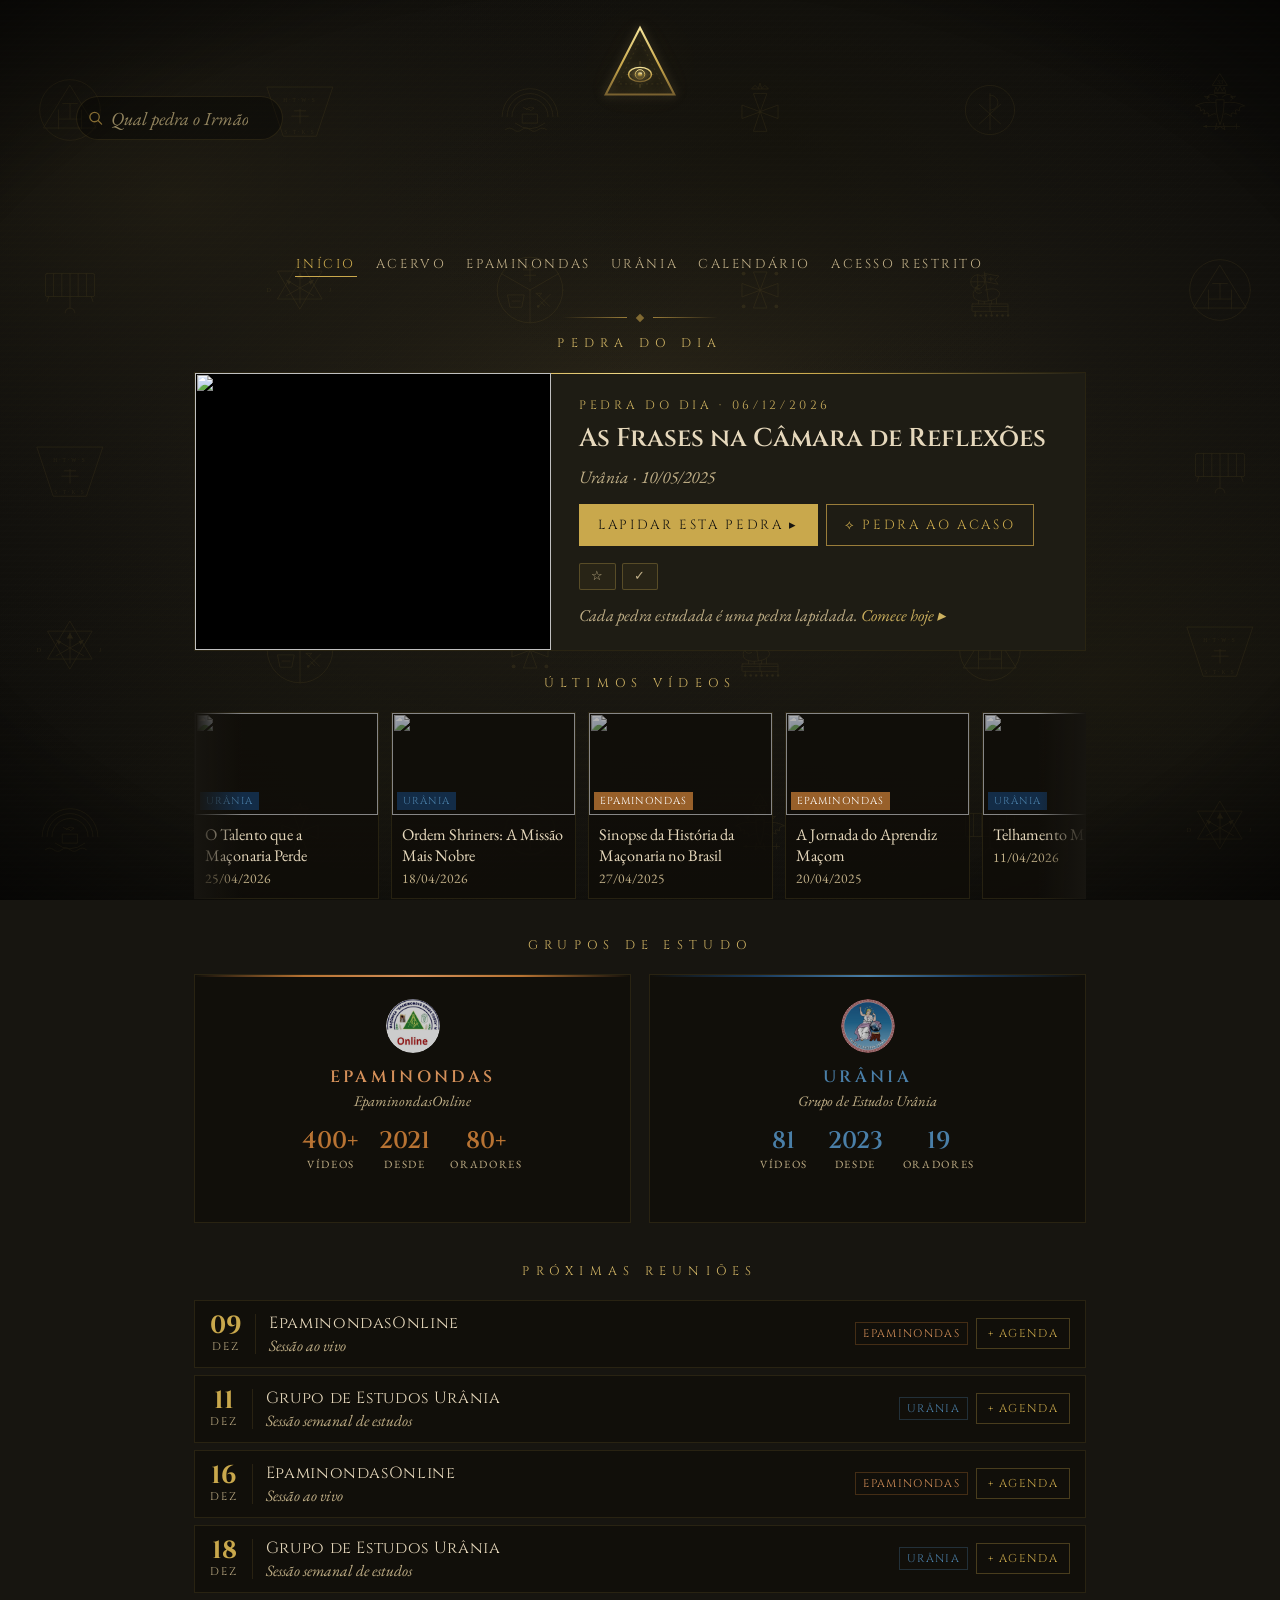
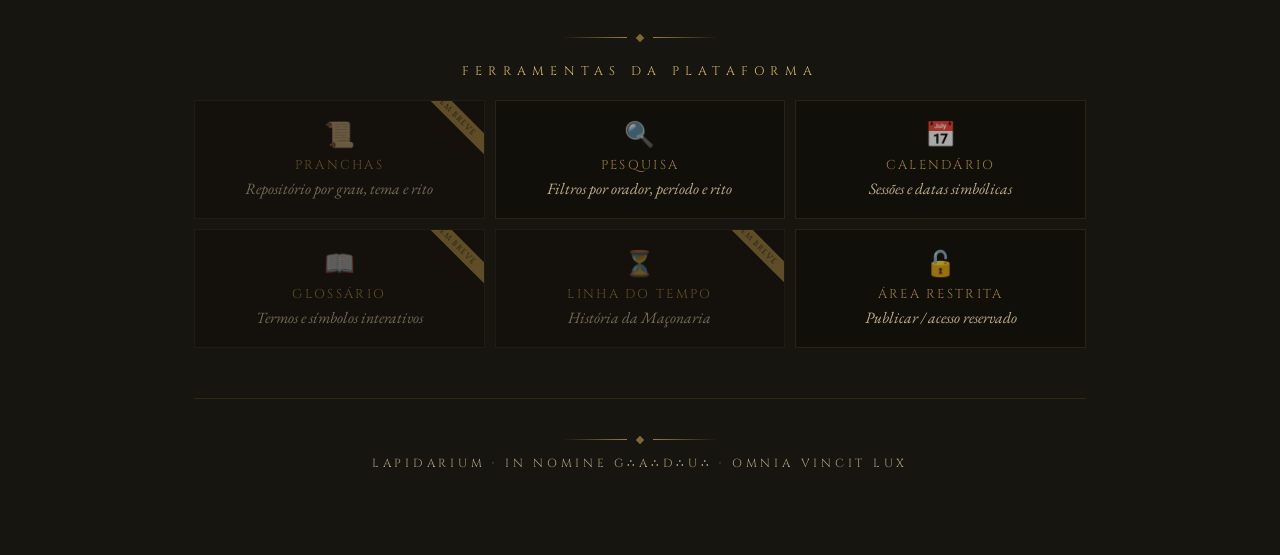
==== commit f2b9db94: "Corrige brasao: mh-brand vira div (texto voltou a pintar) + moldura; delta em link proprio" ====
--- a/index.html
+++ b/index.html
@@ -238,7 +238,10 @@
 .mh-left .tb-search{flex:1;min-width:0}
 .mh-left .tb-input{width:100%}
 .mh-right{display:flex;align-items:center;gap:8px;justify-self:end}
-.mh-brand{display:flex;flex-direction:column;align-items:center;text-decoration:none;justify-self:center}
+.mh-brand{display:flex;flex-direction:column;align-items:center;justify-self:center;text-align:center;border:1px solid rgba(201,168,76,.28);background:rgba(16,14,9,.45);padding:8px 30px 10px;border-radius:2px}
+.mh-delta-link{display:block;line-height:0;text-decoration:none}
+.mh-brand .delta-wrap,.mh-brand .delta-svg-wrap{width:80px;height:80px}
+.mh-brand .delta-wrap{margin:2px auto 4px}
 .mh-brand .delta-wrap{margin:0 0 8px}
 .mh-brand .site-name{font-size:clamp(1.5rem,3vw,2.3rem);margin:0 0 3px}
 .mh-brand .site-tagline{margin:0 0 3px}
@@ -262,8 +265,8 @@
     </form>
     <button type="button" class="tb-btn" id="btnAcaso" title="Lapide uma pedra ao acaso (tecla A)"><span class="tb-ico">⟡</span><span class="tb-rot">Acaso</span></button>
   </div>
-  <a class="mh-brand" href="index.html" aria-label="Lapidarium — Início">
-    <div class="delta-wrap" id="deltaWrap">
+  <div class="mh-brand">
+    <a class="mh-delta-link" href="index.html" aria-label="Lapidarium — Início"><div class="delta-wrap" id="deltaWrap">
     <div class="delta-halo"></div>
     <svg class="delta-rays" viewBox="0 0 120 120" style="position:absolute;inset:-18px;width:calc(100% + 36px);height:calc(100% + 36px)">
       <g transform="translate(60,60)" stroke="rgba(240,217,138,0.35)" stroke-width="0.8">
@@ -292,11 +295,11 @@
         <line x1="52" y1="54" x2="56" y2="54" stroke="#c9a84c" stroke-width=".7" opacity=".4"/>
       </svg>
     </div>
-  </div>
+  </div></a>
     <span class="site-name" aria-hidden="true">LAPIDARIUM</span>
     <span class="site-tagline">Um lugar de estudo, reflexão e memória maçônica</span>
     <span class="site-lema">Lux · Sapientia · Opus</span>
-  </a>
+  </div>
   <div class="mh-right">
     <button type="button" class="tb-btn tb-tema" id="themeBtn" onclick="toggleTheme()" title="Alternar tema (claro/escuro)" aria-label="Alternar tema"><span class="tb-ico">☀</span><span class="tb-rot">Tema</span></button>
     <button type="button" class="tb-btn" id="btnInstalar" title="Instalar o Lapidarium como aplicativo"><span class="tb-ico">⇩</span><span class="tb-rot">Instalar</span></button>
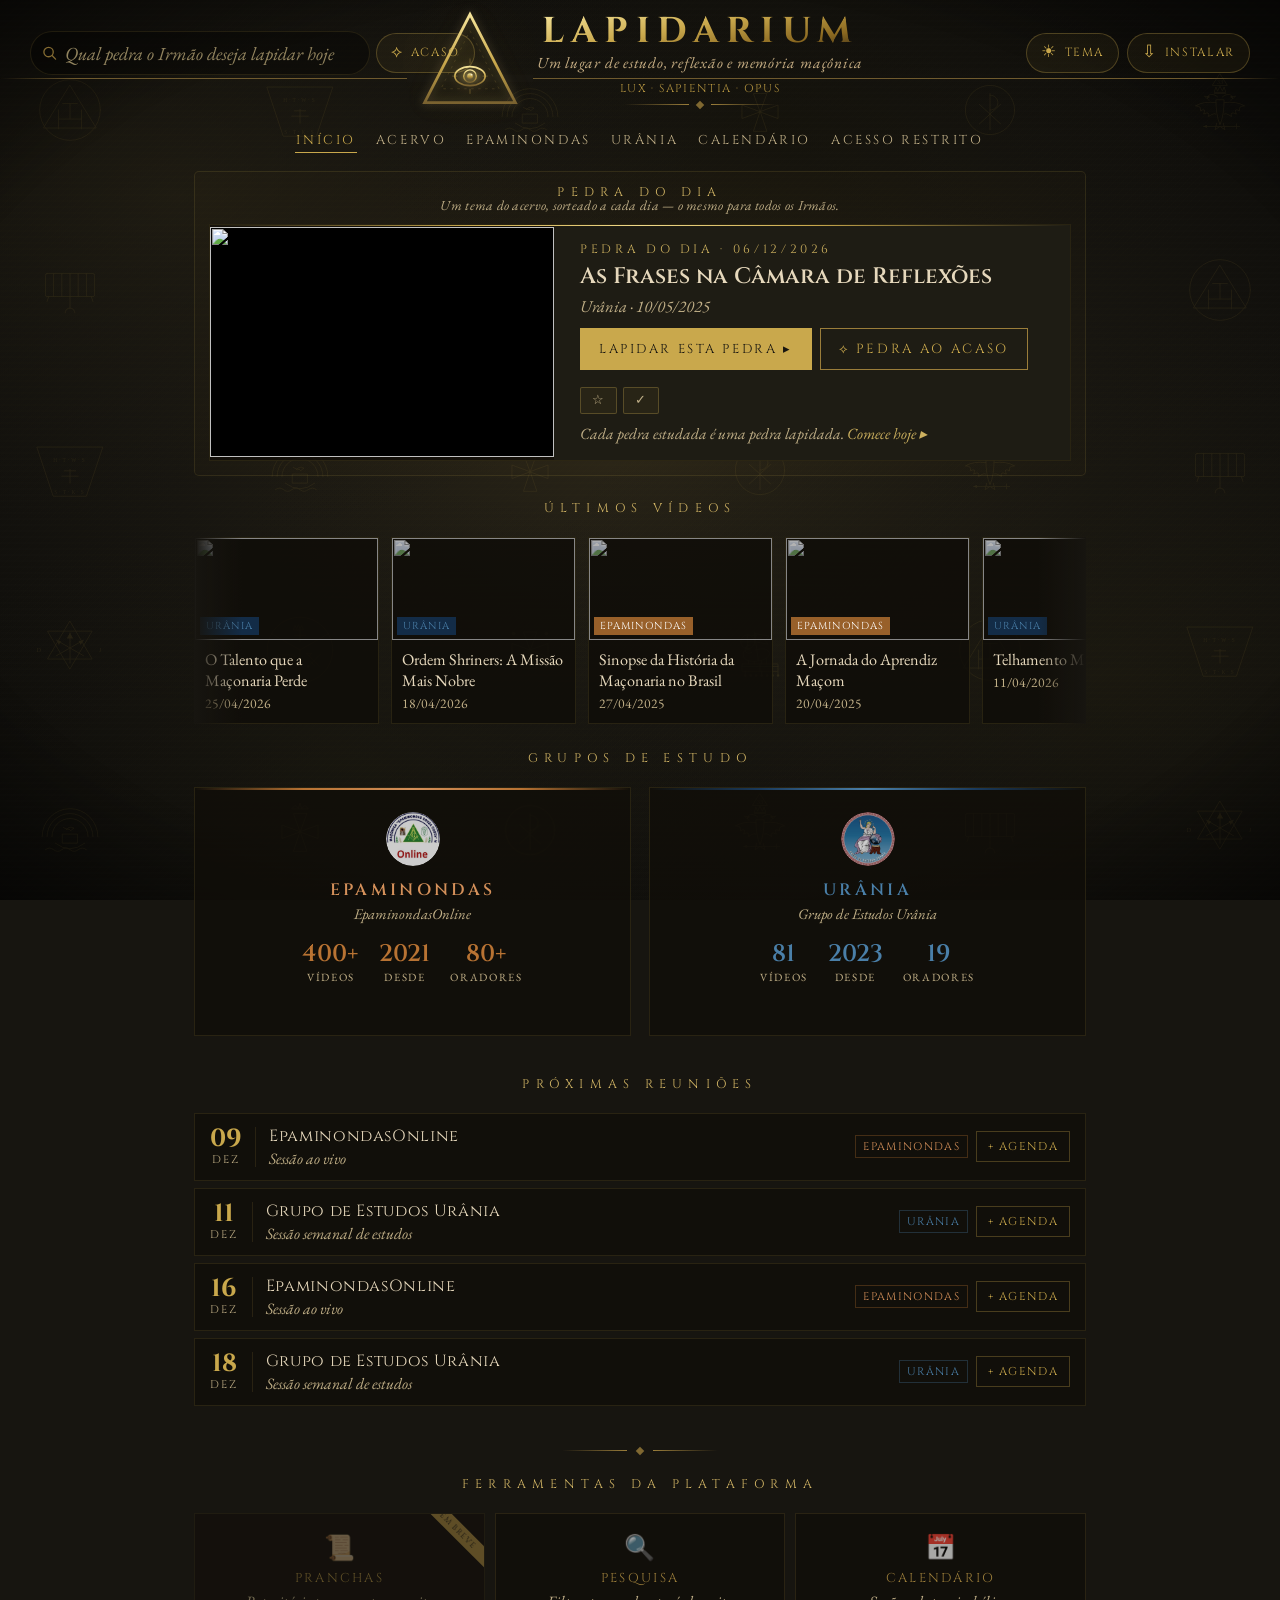
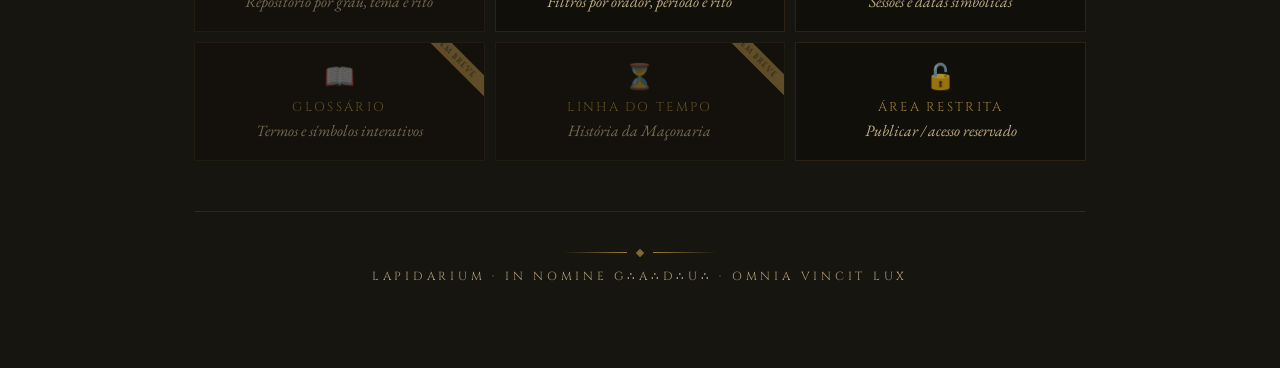
==== commit ea6222ee: "Home: thumb centralizado na vertical, ferramentas do topo sobem metade" ====
--- a/index.html
+++ b/index.html
@@ -233,7 +233,7 @@
 @media(prefers-reduced-motion:reduce){.delta-svg-wrap{animation:none}}
 
 /* ── MASTHEAD (brasão central + ferramentas nas laterais) ── */
-.masthead{display:grid;grid-template-columns:1fr auto 1fr;align-items:center;gap:14px;max-width:1180px;margin:0 auto;padding:14px 26px 10px;border-bottom:1px solid var(--gold-d)}
+.masthead{position:relative;z-index:2;display:grid;grid-template-columns:1fr auto 1fr;align-items:center;gap:14px;max-width:1180px;margin:0 auto;padding:14px 26px 10px;border-bottom:1px solid var(--gold-d)}
 .mh-left{display:flex;align-items:center;gap:10px;justify-self:start;width:100%;min-width:0}
 .mh-left .tb-search{flex:1;min-width:0}
 .mh-left .tb-input{width:100%}
@@ -253,6 +253,50 @@
   .mh-left .tb-search{flex:1 1 200px}
   .mh-brand .delta-wrap,.mh-brand .delta-svg-wrap{width:84px;height:84px}
 }
+
+/* ── BRASÃO HORIZONTAL (delta | texto) ── */
+.mh-brand{flex-direction:row;align-items:center;gap:16px;text-align:left;padding:6px 24px}
+.mh-brand .delta-wrap,.mh-brand .delta-svg-wrap{width:78px;height:78px}
+.mh-brand .delta-wrap{margin:0}
+.mh-text{display:flex;flex-direction:column;align-items:flex-start;text-align:left}
+.mh-brand .site-name{font-size:1.8rem;letter-spacing:.14em;line-height:1;margin:0 0 3px;text-align:left}
+.mh-brand .site-tagline{text-align:left;font-size:.92rem;margin:0 0 2px}
+.mh-brand .site-lema{text-align:left;font-size:.6rem;letter-spacing:.34em;margin:0}
+@media(max-width:900px){.mh-brand{gap:12px;padding:8px 16px}.mh-brand .delta-wrap,.mh-brand .delta-svg-wrap{width:60px;height:60px}.mh-brand .site-name{font-size:1.5rem}}
+
+/* ── BRASÃO FINAL (sem moldura · delta grande · textos na largura do nome · linha no LUX) ── */
+.mh-brand{border:none !important;background:none !important;gap:14px;padding:4px 16px}
+.mh-brand .delta-wrap,.mh-brand .delta-svg-wrap{width:106px !important;height:106px !important}
+.mh-brand .delta-wrap{position:relative;z-index:3;margin:0}
+.mh-text{display:flex;flex-direction:column;align-items:stretch;width:max-content;position:relative;z-index:2}
+.mh-brand .site-name{font-size:1.95rem;letter-spacing:.2em;line-height:1;margin:0 0 1px;white-space:nowrap;text-align:center}
+.mh-brand .site-tagline{font-size:.84rem;color:#c9b085;text-align:justify;text-align-last:justify;white-space:normal;margin:0 0 6px}
+.mh-brand .site-lema{font-size:.62rem;color:#b0913f;letter-spacing:.12em;text-align:center;margin:0}
+#mh-line,#mh-notch{pointer-events:none}
+body.light #mh-notch{background:#e9dfc8 !important}
+/* separador ◆ entre brasão e menu */
+.sep-orn{margin:2px auto 8px}
+/* busca maior + ACASO colado */
+.mh-left{gap:6px}
+.mh-left .tb-input{min-width:280px}
+.masthead{max-width:none;padding:4px 30px;border-bottom:none}
+
+/* ── busca fixa menor + ACASO colado + ◆ sob o LUX ── */
+.mh-left{justify-content:flex-start;gap:6px;width:auto}
+.mh-left .tb-search{flex:0 0 auto !important;width:340px}
+.mh-left .tb-input{width:100% !important;min-width:0 !important}
+.mh-orn{margin:6px auto 0 !important;gap:8px}
+
+/* ── menu perto do delta · legenda Pedra do Dia · moldura discreta · vídeo menor ── */
+.topnav{padding:0 0 18px !important;margin-top:-8px}
+.sec-sub{font-size:.74rem;font-style:italic;color:var(--text-d);text-align:center;letter-spacing:.02em;margin:-10px 0 10px;line-height:1.35}
+.dia-col{border:1px solid var(--border);border-radius:5px;padding:12px 14px 14px;background:rgba(201,168,76,.02)}
+.dia-col .sec-label{margin-bottom:5px}
+.destaque{margin-bottom:26px !important}
+
+/* ── 2ª linha do Acaso + ferramentas do topo mais altas ── */
+.pdia-row2{margin-top:6px}
+.mh-left,.mh-right{margin-top:-16px}
 </style>
 </head>
 <body>
@@ -296,9 +340,12 @@
       </svg>
     </div>
   </div></a>
-    <span class="site-name" aria-hidden="true">LAPIDARIUM</span>
-    <span class="site-tagline">Um lugar de estudo, reflexão e memória maçônica</span>
-    <span class="site-lema">Lux · Sapientia · Opus</span>
+    <div class="mh-text">
+      <span class="site-name" aria-hidden="true">LAPIDARIUM</span>
+      <span class="site-tagline">Um lugar de estudo, reflexão e memória maçônica</span>
+      <span class="site-lema">Lux · Sapientia · Opus</span>
+      <div class="orn mh-orn"><span class="ol"></span><span class="od"></span><span class="ol r"></span></div>
+    </div>
   </div>
   <div class="mh-right">
     <button type="button" class="tb-btn tb-tema" id="themeBtn" onclick="toggleTheme()" title="Alternar tema (claro/escuro)" aria-label="Alternar tema"><span class="tb-ico">☀</span><span class="tb-rot">Tema</span></button>
@@ -313,12 +360,12 @@
 <header>
   <h1 class="sr-only">Lapidarium — Repositório Maçônico de Estudo</h1>
   <nav class="topnav"><a href="index.html" class="atual">Início</a><a href="buscar.html">Acervo</a><a href="epaminondas.html">Epaminondas</a><a href="urania.html">Urânia</a><a href="calendar.html">Calendário</a><a href="publicar.html">Acesso Restrito</a></nav>
-  <div class="orn"><span class="ol"></span><span class="od"></span><span class="ol r"></span></div>
 </header>
 
 <div class="destaque">
-  <div>
+  <div class="dia-col">
     <p class="sec-label">Pedra do Dia</p>
+    <p class="sec-sub">Um tema do acervo, sorteado a cada dia — o mesmo para todos os Irmãos.</p>
     <section class="pdia" id="pedraDia" aria-live="polite">
       <div class="pdia-body" style="padding:26px"><p class="pdia-meta">Escolhendo a pedra de hoje…</p></div>
     </section>
@@ -626,5 +673,23 @@
   if(!reduz) requestAnimationFrame(frame);
 })();
 </script>
+<script>
+(function(){
+  function draw(){
+    var mh=document.querySelector('.masthead'), l=document.querySelector('.mh-text .site-lema'), t=document.querySelector('.mh-text .site-tagline')||document.querySelector('.mh-text .site-lema'), dw=document.querySelector('.mh-brand .delta-wrap');
+    if(!mh||!l||!dw) return;
+    mh.style.position='relative'; if(getComputedStyle(mh).zIndex==='auto') mh.style.zIndex='2';
+    var line=document.getElementById('mh-line')||(function(){var d=document.createElement('div');d.id='mh-line';mh.appendChild(d);return d;})();
+    var notch=document.getElementById('mh-notch')||(function(){var d=document.createElement('div');d.id='mh-notch';mh.appendChild(d);return d;})();
+    var mr=mh.getBoundingClientRect(), lr=l.getBoundingClientRect(), tr=t.getBoundingClientRect(), dr=dw.getBoundingClientRect();
+    var y=Math.round((tr.bottom+lr.top)/2-mr.top);
+    var pg = document.body.classList.contains('light') ? '#e9dfc8' : '#171510';
+    line.style.cssText='position:absolute;left:0;right:0;top:'+y+'px;height:1px;background:linear-gradient(90deg,transparent,#6f5a2e 6%,#6f5a2e 94%,transparent);z-index:1;pointer-events:none';
+    notch.style.cssText='position:absolute;left:'+Math.round(dr.left-mr.left-10)+'px;top:'+(y-3)+'px;width:'+(dr.width+20)+'px;height:7px;background:'+pg+';z-index:2;pointer-events:none';
+  }
+  window.addEventListener('load',draw); window.addEventListener('resize',draw);
+  setTimeout(draw,300); setTimeout(draw,900);
+})();
+</script>
 </body>
 </html>
--- a/app.css
+++ b/app.css
@@ -73,24 +73,24 @@
 .pdia::before{content:'';position:absolute;top:0;left:0;right:0;height:1px;
   background:linear-gradient(90deg,transparent,var(--gold) 30%,var(--gold-l) 50%,var(--gold) 70%,transparent)}
 .pdia-grid{display:grid;grid-template-columns:1fr;gap:0}
-.pdia-thumb{position:relative;aspect-ratio:16/9;max-height:230px;width:100%;background:#000;display:block;overflow:hidden}
+.pdia-thumb{position:relative;aspect-ratio:16/9;max-height:200px;width:100%;background:#000;display:block;overflow:hidden}
 .pdia-thumb img{width:100%;height:100%;object-fit:cover;display:block;filter:saturate(.85);transition:transform .5s,filter .5s}
 .pdia:hover .pdia-thumb img{filter:saturate(1);transform:scale(1.02)}
 .pdia-thumb .pdia-delta{position:absolute;inset:0;display:flex;align-items:center;justify-content:center;font-size:2.6rem;color:var(--gold-d)}
-.pdia-body{padding:20px 22px 18px;display:flex;flex-direction:column;gap:8px;justify-content:center;background:var(--s2,#1e1c14);min-width:0}
+.pdia-body{padding:14px 20px;display:flex;flex-direction:column;gap:5px;justify-content:center;background:var(--s2,#1e1c14);min-width:0}
 /* desktop: 2 colunas reais — mídia ~40% à esquerda, texto ~60% à direita */
 @media(min-width:841px){
   .pdia-grid{display:grid;grid-template-columns:minmax(280px,40%) minmax(0,1fr);align-items:stretch}
-  .pdia-thumb{aspect-ratio:auto;height:100%;max-height:320px;min-height:210px}
-  .pdia-body{padding:24px 28px}
+  .pdia-thumb{aspect-ratio:auto;align-self:center;height:100%;max-height:230px;min-height:150px}
+  .pdia-body{padding:16px 26px}
 }
 .pdia-kicker{font-family:'Cinzel',serif;font-size:.66rem;letter-spacing:.3em;color:#cdb15f;text-transform:uppercase}
-.pdia-title{font-family:'Cinzel',serif;font-size:clamp(1.05rem,4.5vw,1.4rem);font-weight:600;color:var(--text);line-height:1.35;overflow-wrap:break-word}
+.pdia-title{font-family:'Cinzel',serif;font-size:clamp(1rem,3.6vw,1.22rem);font-weight:600;color:var(--text);line-height:1.22;overflow-wrap:break-word}
 .pdia-title a{color:inherit;text-decoration:none;transition:color .3s}
 .pdia-title a:hover{color:var(--gold-l)}
-.pdia-meta{font-size:.95rem;color:var(--text-d);font-style:italic}
-.pdia-row{display:flex;flex-wrap:wrap;gap:8px;margin-top:8px;align-items:center}
-.pdia-cta{display:inline-flex;align-items:center;gap:7px;font-family:'Cinzel',serif;font-size:.72rem;
+.pdia-meta{font-size:.9rem;color:var(--text-d);font-style:italic;margin:-1px 0 1px}
+.pdia-row{display:flex;flex-wrap:wrap;gap:8px;margin-top:5px;align-items:center}
+.pdia-cta{display:inline-flex;align-items:center;gap:7px;font-family:'Cinzel',serif;font-size:.7rem;
   letter-spacing:.2em;text-transform:uppercase;color:var(--s1);background:var(--gold);
   border:1px solid var(--gold);padding:11px 18px;text-decoration:none;cursor:pointer;transition:all .3s;min-height:40px}
 .pdia-cta:hover{background:var(--gold-l);border-color:var(--gold-l);box-shadow:0 0 18px rgba(201,168,76,.35)}
@@ -98,9 +98,11 @@
   letter-spacing:.2em;text-transform:uppercase;color:var(--gold);background:transparent;
   border:1px solid var(--gold-d);padding:11px 18px;cursor:pointer;transition:all .3s;min-height:40px}
 .pdia-acaso:hover{color:var(--gold-l);border-color:var(--gold);background:rgba(201,168,76,.08)}
-.pdia-foot{font-size:.9rem;color:var(--text-d);font-style:italic;margin-top:6px}
+.pdia-foot{font-size:.85rem;color:var(--text-d);font-style:italic;margin-top:4px}
 .pdia-foot a{color:#cdb15f;text-decoration:none;transition:color .3s}
 .pdia-foot a:hover{color:var(--gold)}
+.pdia-acaso-note{font-size:.76rem;color:var(--text-d);font-style:italic;margin-top:3px;line-height:1.35}
+.pdia-acaso-note em{color:#cdb15f;font-style:normal}
 body.light .pdia-cta{color:#fff}
 body.light .pdia-body{background:var(--s2,#e3d8c0)}
 
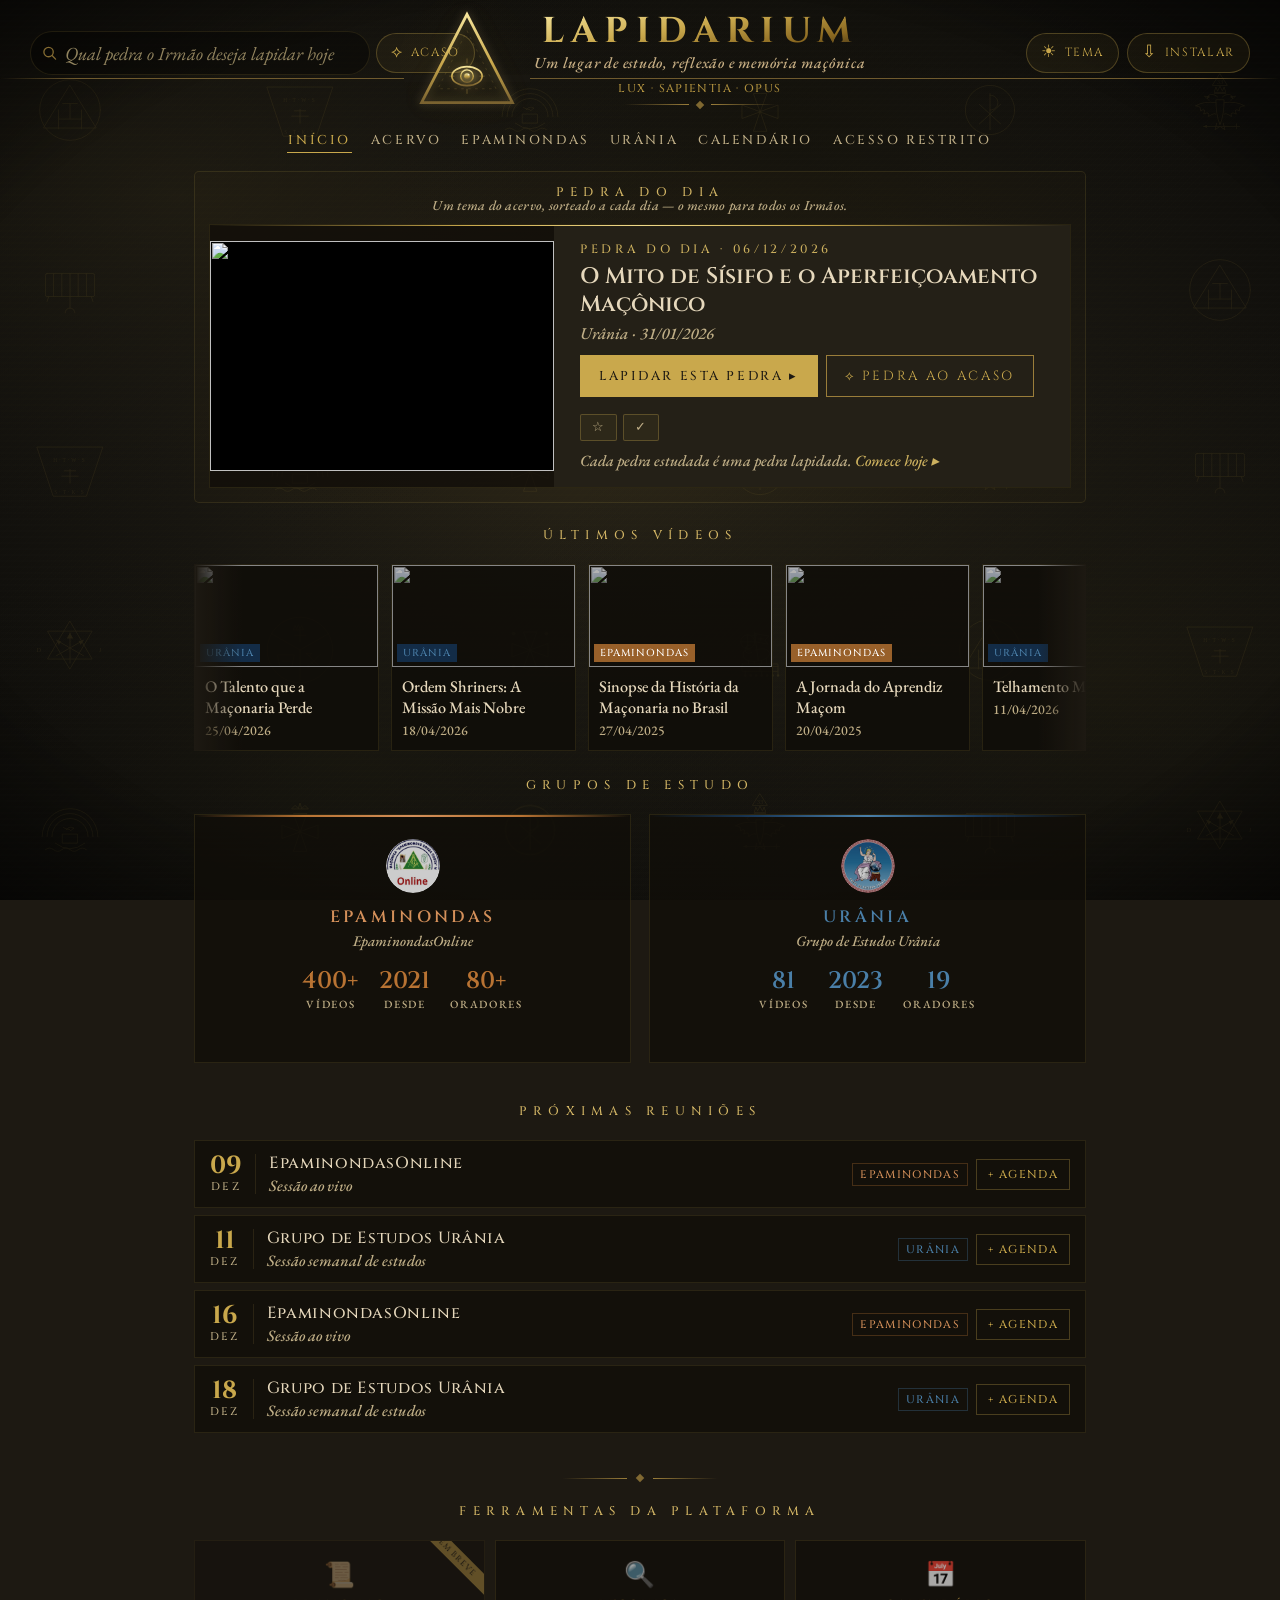
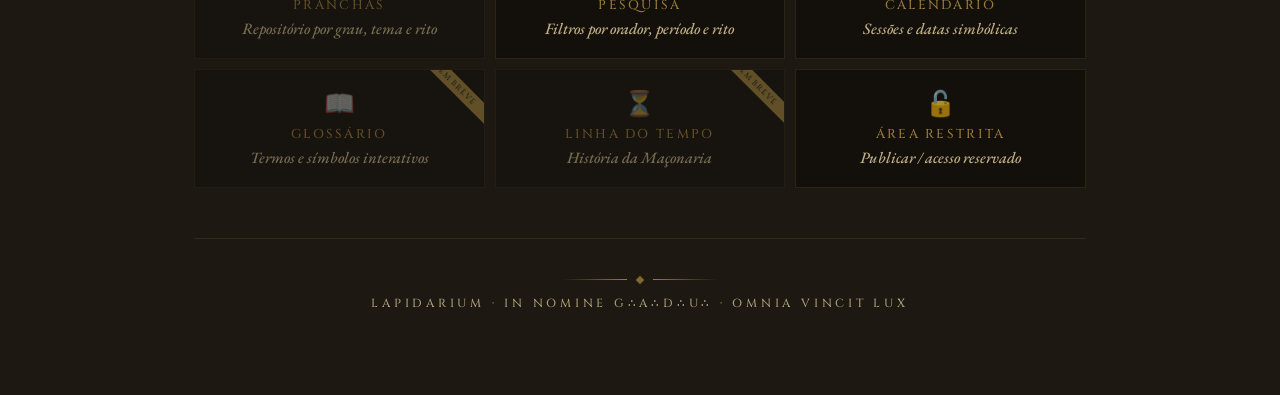
==== commit 286cc0c1: "Tipografia/contraste + Epaminondas Grau 1 (209 videos) para teste" ====
--- a/index.html
+++ b/index.html
@@ -10,11 +10,15 @@
 <meta property="og:description" content="Um repositório vivo do conhecimento das ordens maçônicas — textos, rituais, símbolos e tradições.">
 <meta property="og:type" content="website">
 <meta property="og:url" content="https://viaveritasvita.github.io/lapidarium/">
-<meta property="og:image" content="https://viaveritasvita.github.io/lapidarium/og-image.png">
+<meta property="og:image" content="https://viaveritasvita.github.io/lapidarium/og-image.png?v=2">
 <meta property="og:image:width" content="1200">
 <meta property="og:image:height" content="630">
+<meta name="twitter:card" content="summary_large_image">
+<meta name="twitter:title" content="Lapidarium — Repositório Maçônico de Estudo">
+<meta name="twitter:description" content="Um repositório vivo do conhecimento das ordens maçônicas — textos, rituais, símbolos e tradições.">
+<meta name="twitter:image" content="https://viaveritasvita.github.io/lapidarium/og-image.png?v=2">
 <link rel="icon" href="data:image/svg+xml,<svg xmlns='http://www.w3.org/2000/svg' viewBox='0 0 84 84'><polygon points='42,8 78,74 6,74' fill='none' stroke='%23c9a84c' stroke-width='4'/><ellipse cx='42' cy='54' rx='12' ry='8' fill='none' stroke='%23c9a84c' stroke-width='2.5'/><circle cx='42' cy='54' r='3' fill='%23c9a84c'/></svg>">
-<link href="https://fonts.googleapis.com/css2?family=Cinzel:wght@400;600;700&family=Cinzel+Decorative:wght@400;700&family=EB+Garamond:ital,wght@0,400;0,500;1,400&display=swap" rel="stylesheet">
+<link href="https://fonts.googleapis.com/css2?family=Cinzel:wght@400;600;700&family=Cinzel+Decorative:wght@400;700&family=EB+Garamond:ital,wght@0,400;0,500;0,600;1,400;1,500&display=swap" rel="stylesheet">
 <link rel="manifest" href="manifest.json">
 <link rel="apple-touch-icon" href="icon-192.png">
 <link rel="stylesheet" href="app.css">
@@ -25,12 +29,12 @@
   --gold:#c9a84c;--gold-l:#f0d98a;--gold-d:#9a7d3a;--gold-vd:#3d3018;
   --copper:#b87333;--copper-l:#d4905a;
   --blue:#1a3a5c;--blue-l:#4a7fa8;
-  --s1:#171510;--s2:#1e1c14;--s3:#252118;
+  --s1:#1d1912;--s2:#242017;--s3:#2b2519;
   --text:#e6d8bc;--text-d:#c0af87;--text-dd:#6b6250;
   --border:rgba(201,168,76,0.13);--border-h:rgba(201,168,76,0.3);
 }
 
-body{background:var(--s1);color:var(--text);font-family:'EB Garamond',serif;overflow-x:hidden;min-height:100vh}
+body{background:var(--s1);color:var(--text);font-family:'EB Garamond',serif;font-weight:500;overflow-x:hidden;min-height:100vh}
 
 /* ── LAYOUT ── */
 .wrap{position:relative;z-index:1;max-width:940px;margin:0 auto;padding:0 24px 60px}
@@ -60,7 +64,7 @@
 .ai-prompt-text strong{color:var(--gold-d);font-style:normal;font-family:'Cinzel',serif;font-size:.78rem;letter-spacing:.1em}
 .ai-row{display:flex;align-items:center;gap:8px}
 .ai-dot{width:7px;height:7px;border-radius:50%;flex-shrink:0;background:var(--gold);box-shadow:0 0 7px var(--gold);animation:delta-breathe 2.5s ease-in-out infinite}
-.ai-input{flex:1;min-width:0;background:rgba(255,255,255,.04);border:1px solid rgba(201,168,76,.18);color:var(--text);font-family:'EB Garamond',serif;font-size:1.18rem;padding:13px 16px;outline:none;transition:border-color .3s}
+.ai-input{flex:1;min-width:0;background:rgba(255,255,255,.04);border:1px solid rgba(201,168,76,.18);color:var(--text);font-family:'EB Garamond',serif;font-weight:500;font-size:1.18rem;padding:13px 16px;outline:none;transition:border-color .3s}
 .ai-input::placeholder{color:#93855f;font-style:italic}
 .ai-input:focus{border-color:rgba(201,168,76,.35);background:rgba(255,255,255,.06)}
 .ai-btn{background:rgba(201,168,76,.1);border:1px solid var(--gold-d);color:var(--gold);font-family:'Cinzel',serif;font-size:.72rem;letter-spacing:.2em;padding:14px 18px;cursor:pointer;text-transform:uppercase;transition:all .3s;white-space:nowrap}
@@ -203,7 +207,7 @@
 body.light footer p{color:#7c6f54}
 body.light .chip{color:#7c6a3e;background:rgba(120,92,30,.06);border-color:rgba(120,92,30,.3)}
 body.light .ai-input{background:rgba(0,0,0,.03)}
-body.light .ai-input::placeholder{color:#8a7c5c}
+body.light .ai-input::placeholder{color:#6e6144}
 body.light .ai-bar{background:rgba(255,251,242,.82)}
 body.light .portal{background:rgba(255,251,242,.72)}
 body.light .vc{background:rgba(255,251,242,.85)}
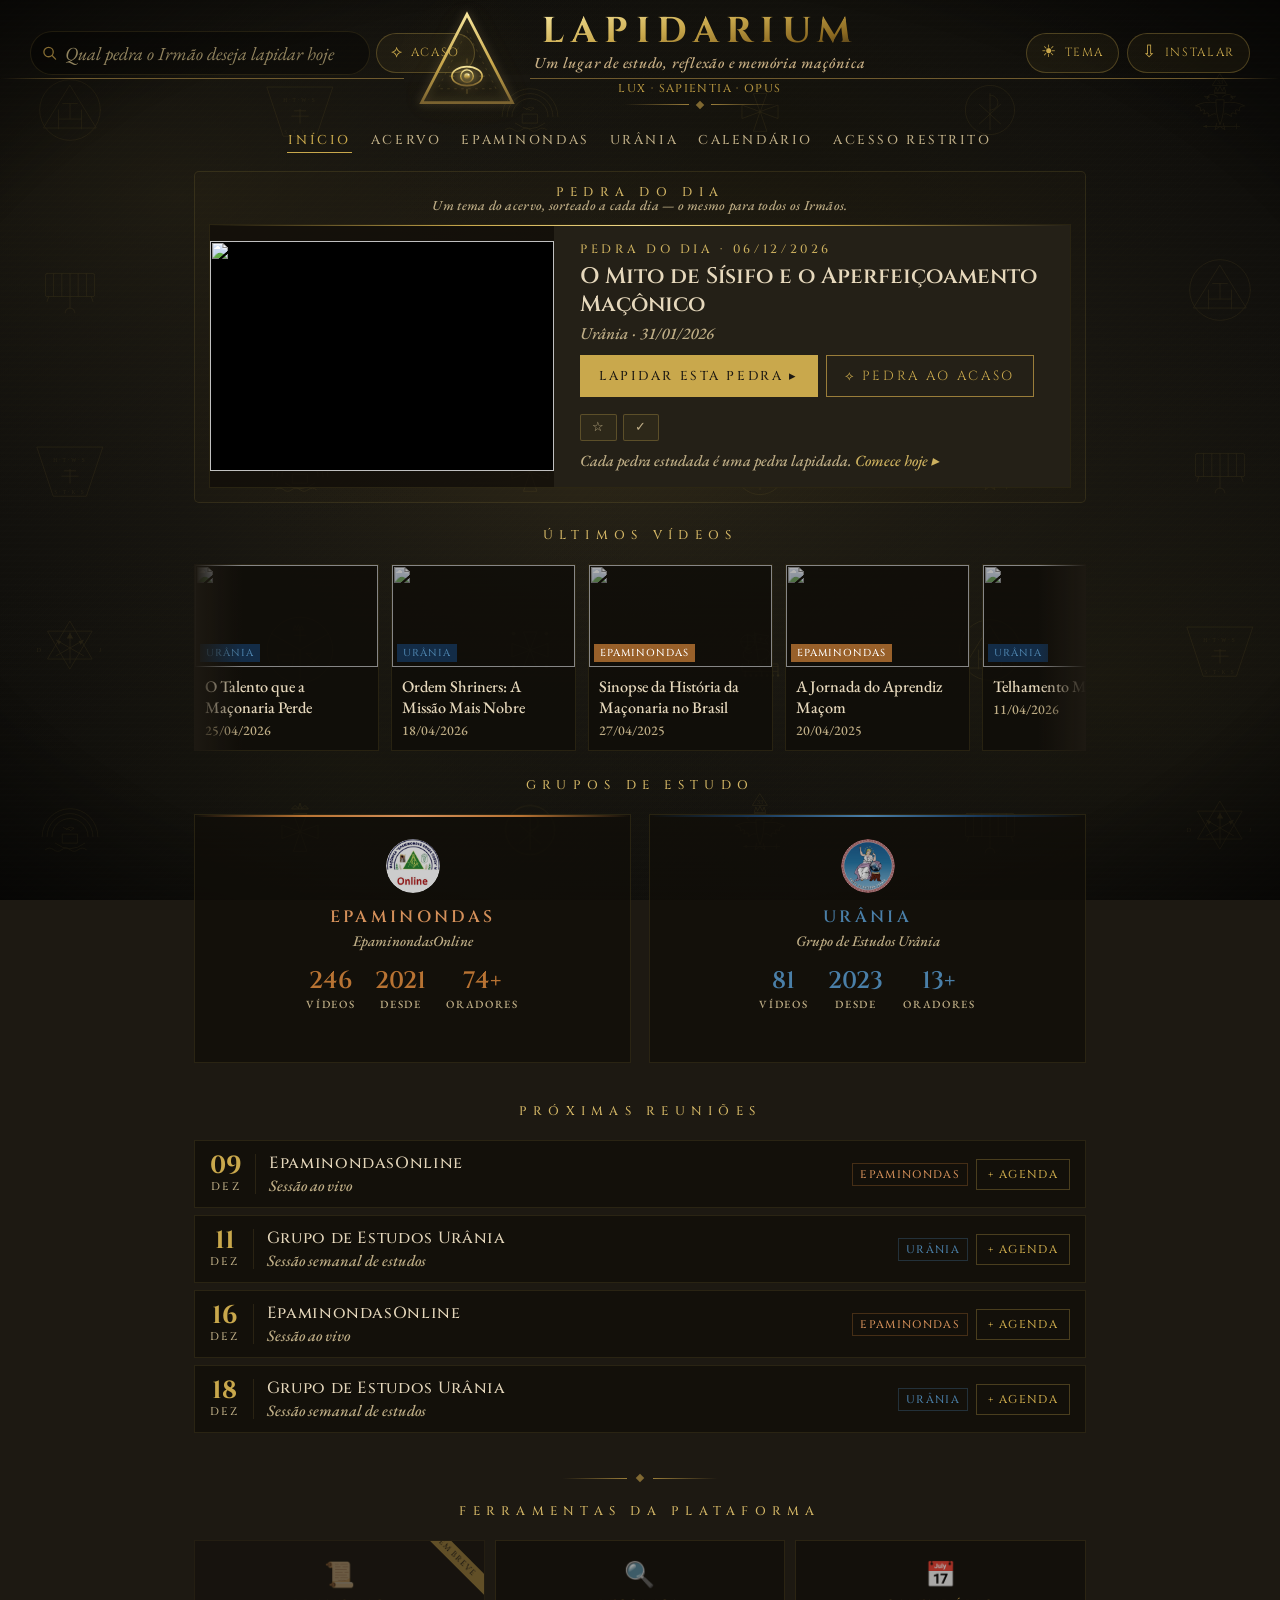
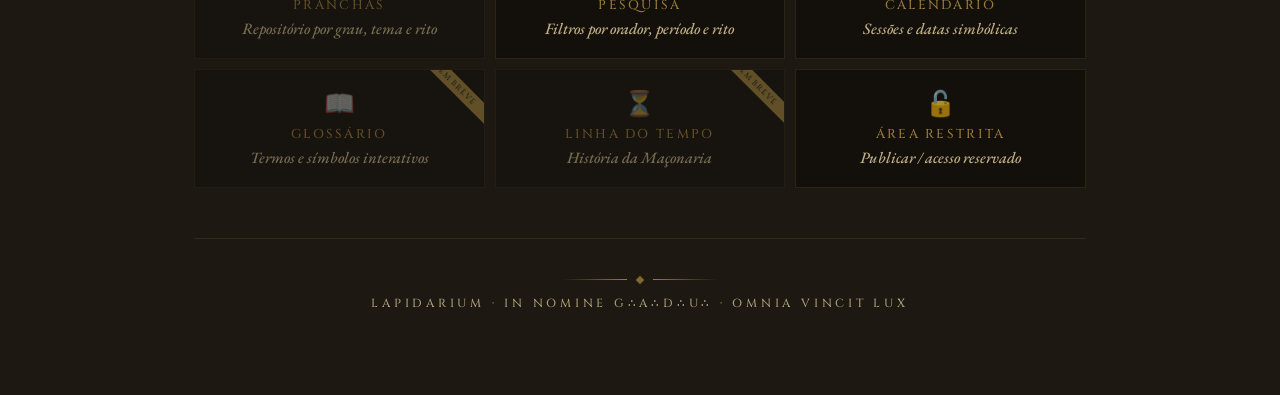
==== commit 626a3397: "Stats reais (246/81), duracao nos cards, contraste" ====
--- a/index.html
+++ b/index.html
@@ -391,9 +391,9 @@
       <div class="p-icon" id="icon-ep">E</div>
       <p class="p-name">Epaminondas</p><p class="p-sub">EpaminondasOnline</p>
       <div class="p-stats">
-        <div><span class="ps-n">400+</span><span class="ps-l">Vídeos</span></div>
+        <div><span class="ps-n">246</span><span class="ps-l">Vídeos</span></div>
         <div><span class="ps-n">2021</span><span class="ps-l">Desde</span></div>
-        <div><span class="ps-n">80+</span><span class="ps-l">Oradores</span></div>
+        <div><span class="ps-n">74+</span><span class="ps-l">Oradores</span></div>
       </div>
       <div class="p-cta"><span>Entrar no Portal</span>
         <svg width="10" height="10" viewBox="0 0 12 12" fill="none"><path d="M2 6h8M6 2l4 4-4 4" stroke="currentColor" stroke-width="1.4" stroke-linecap="round"/></svg>
@@ -408,7 +408,7 @@
       <div class="p-stats">
         <div><span class="ps-n">81</span><span class="ps-l">Vídeos</span></div>
         <div><span class="ps-n">2023</span><span class="ps-l">Desde</span></div>
-        <div><span class="ps-n">19</span><span class="ps-l">Oradores</span></div>
+        <div><span class="ps-n">13+</span><span class="ps-l">Oradores</span></div>
       </div>
       <div class="p-cta"><span>Entrar no Portal</span>
         <svg width="10" height="10" viewBox="0 0 12 12" fill="none"><path d="M2 6h8M6 2l4 4-4 4" stroke="currentColor" stroke-width="1.4" stroke-linecap="round"/></svg>
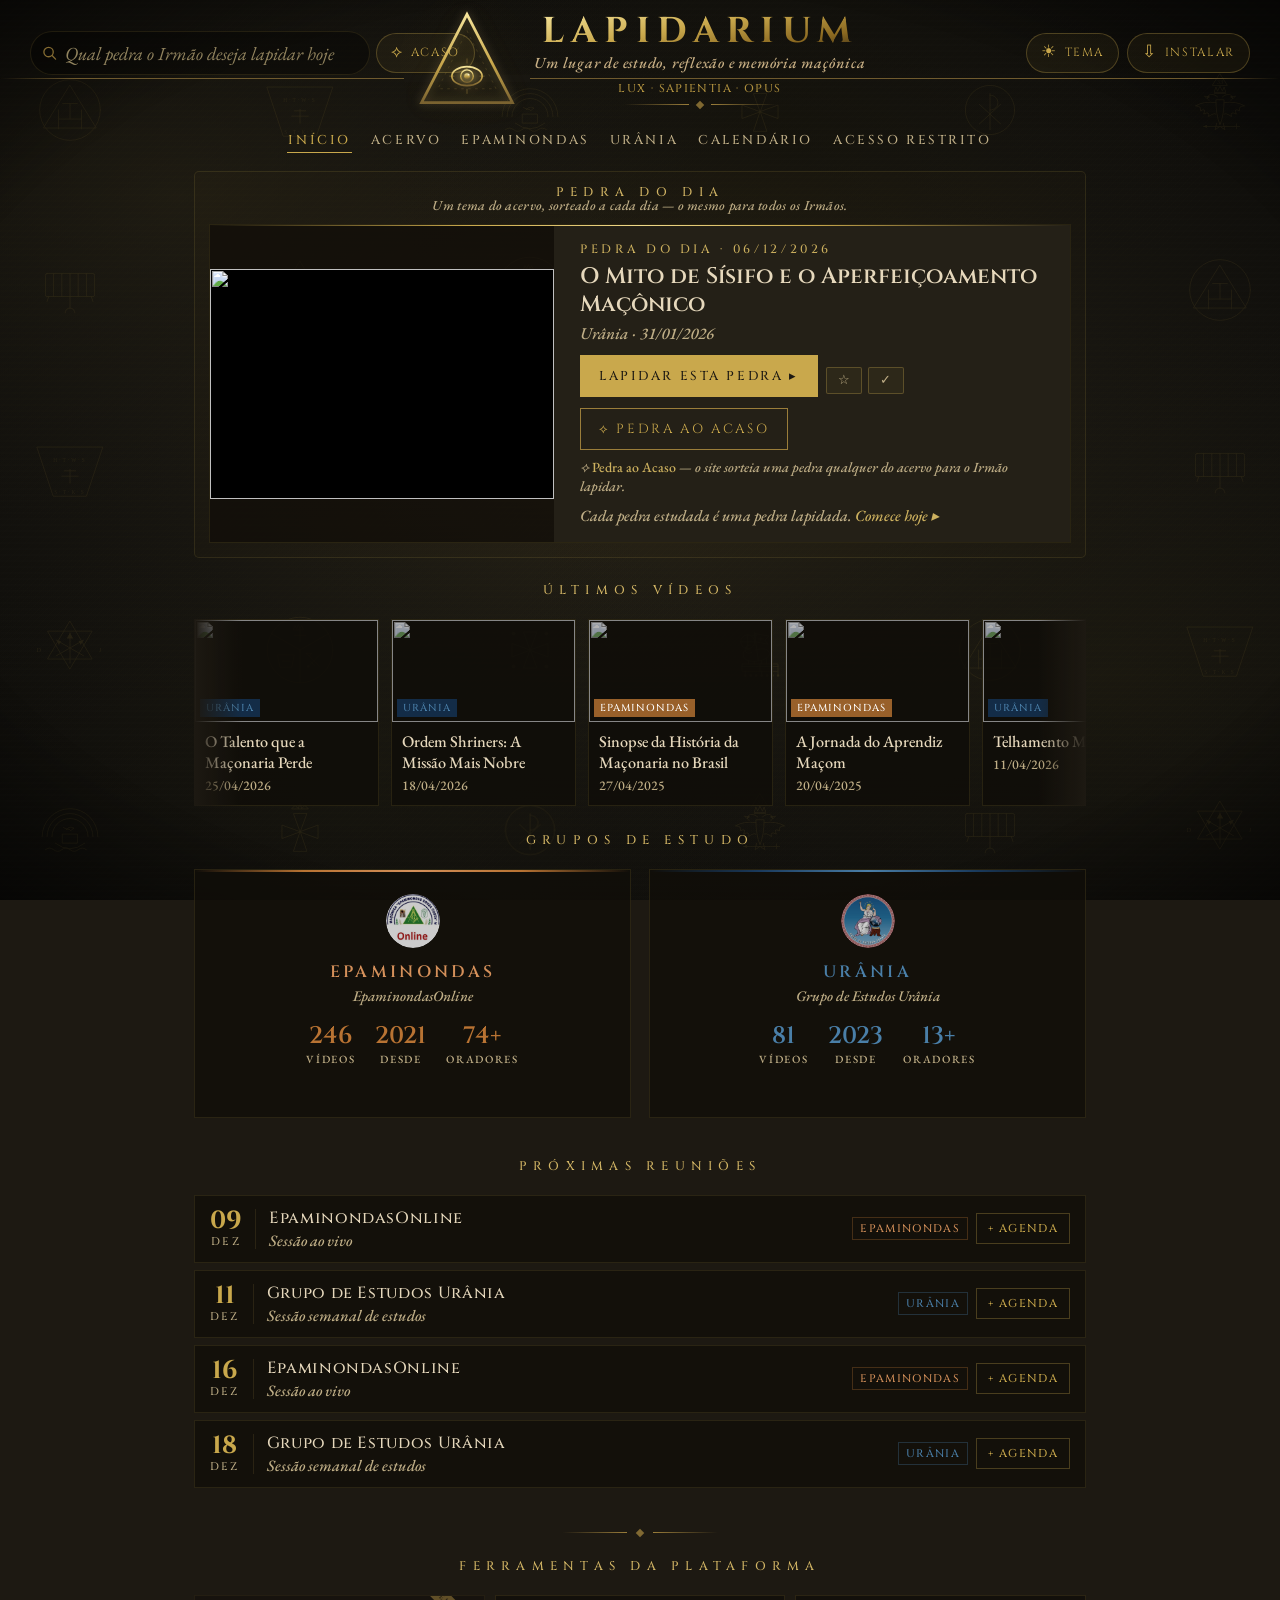
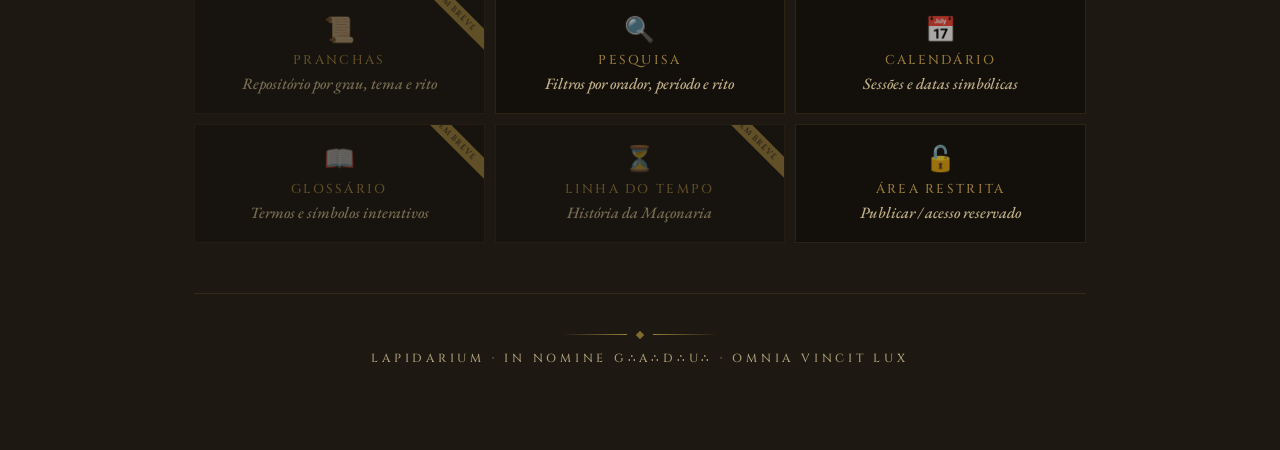
==== commit 683134e9: "Barra unificada no ui.js, anexos multi-material, carrossel intercalado, fallback pela API, CLAUDE.md" ====
--- a/index.html
+++ b/index.html
@@ -509,10 +509,18 @@
 (async function(){
   let vids = await lapiFetch('video');
   if (vids && vids.length){
-    vids = vids.slice().sort((a,b)=>(''+(b.data||'')).localeCompare(''+(a.data||''))).slice(0,14).map(v=>({
+    // Intercala os dois grupos: por data pura o Epaminondas some do rolo,
+    // porque a Urânia vai mais longe no calendário. 7 de cada, alternados.
+    const ehEp = v => (v.origem||'').toLowerCase().indexOf('pamin') >= 0;
+    const recentes = f => vids.filter(f).filter(v=>v.youtube_id)
+      .sort((a,b)=>(''+(b.data||'')).localeCompare(''+(a.data||''))).slice(0,7);
+    const _ur = recentes(v=>!ehEp(v)), _ep = recentes(ehEp);
+    const _mix = [];
+    for (let i=0; i<7; i++){ if(_ur[i]) _mix.push(_ur[i]); if(_ep[i]) _mix.push(_ep[i]); }
+    vids = _mix.map(v=>({
       id:v.youtube_id, t:v.titulo, d:lapiData(v.data).split('-').reverse().join('/'),
       g:(v.origem||'').replace('Grupo de Estudos ','').replace('EpaminondasOnline','Epaminondas'),
-      b:(v.origem||'').toLowerCase().indexOf('pamin')>=0?'b-ep':'b-ur'
+      b:ehEp(v)?'b-ep':'b-ur'
     }));
   } else {
   const _fb=[
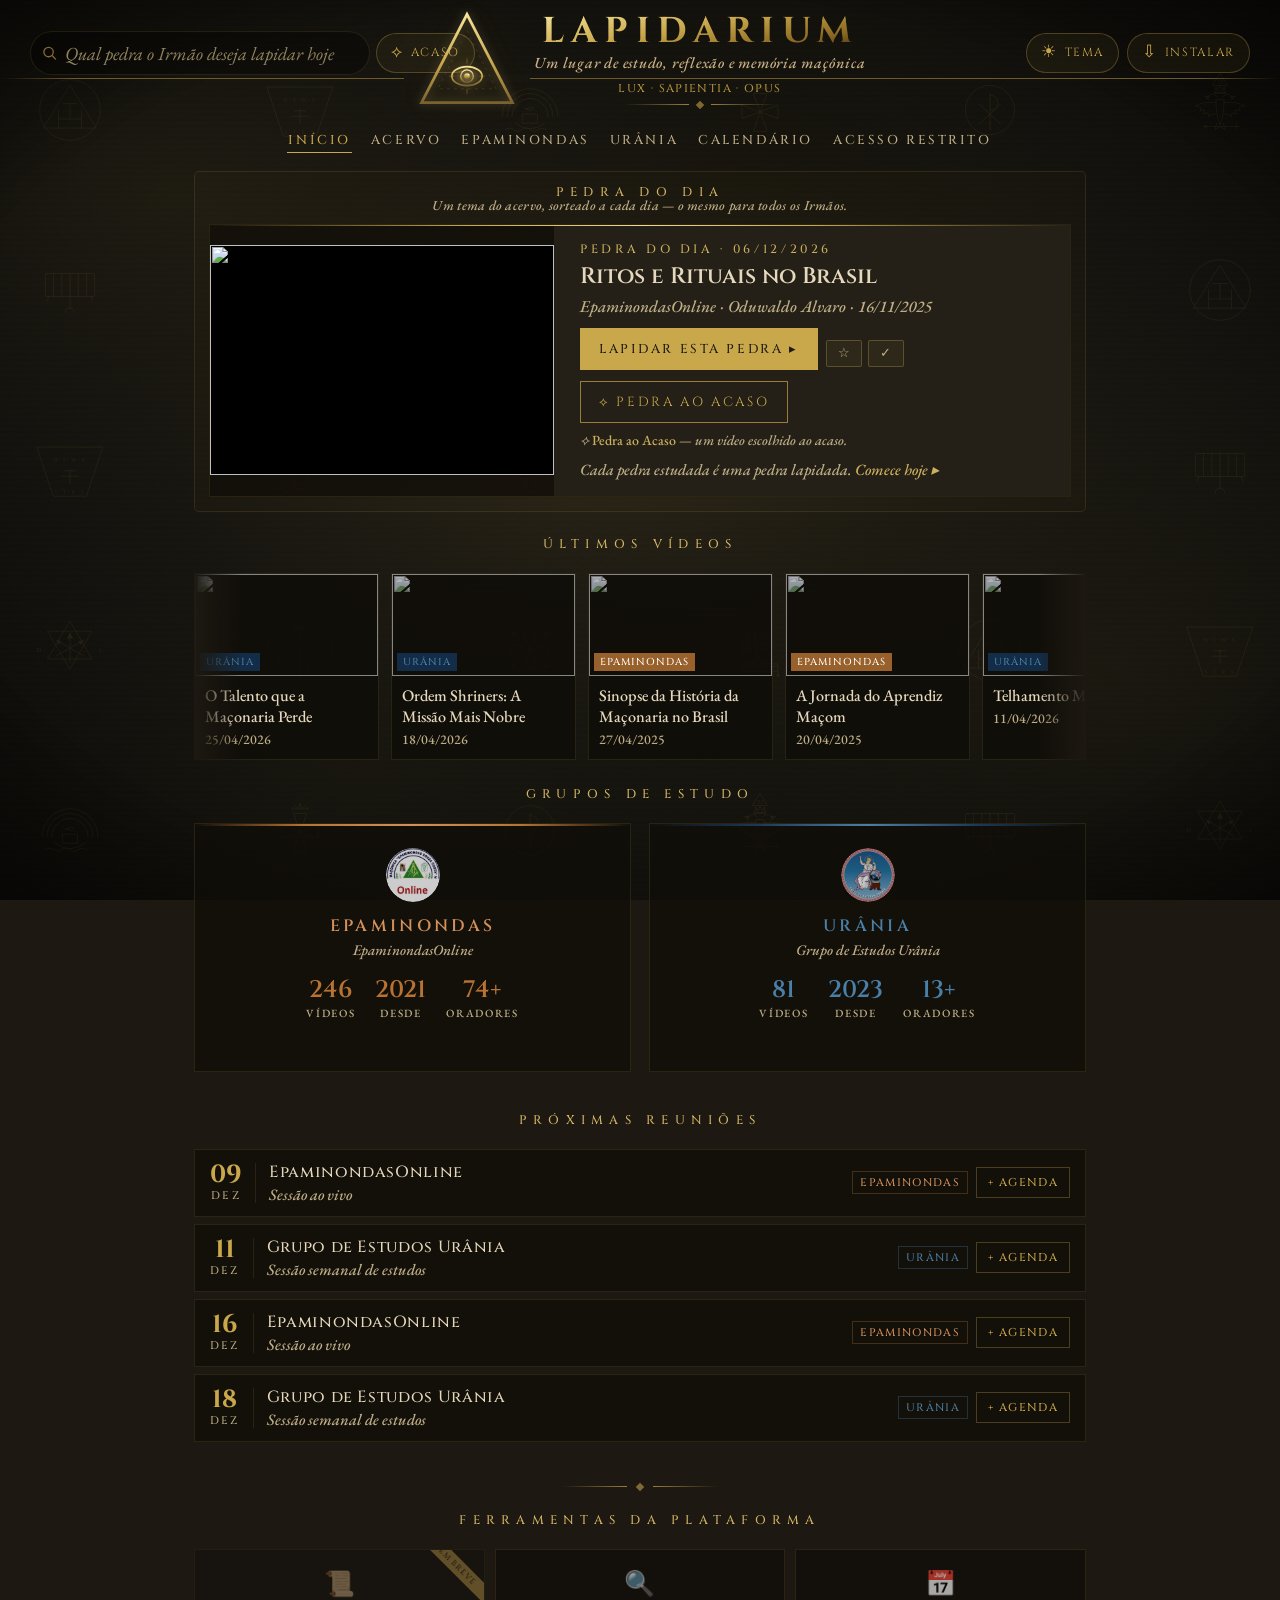
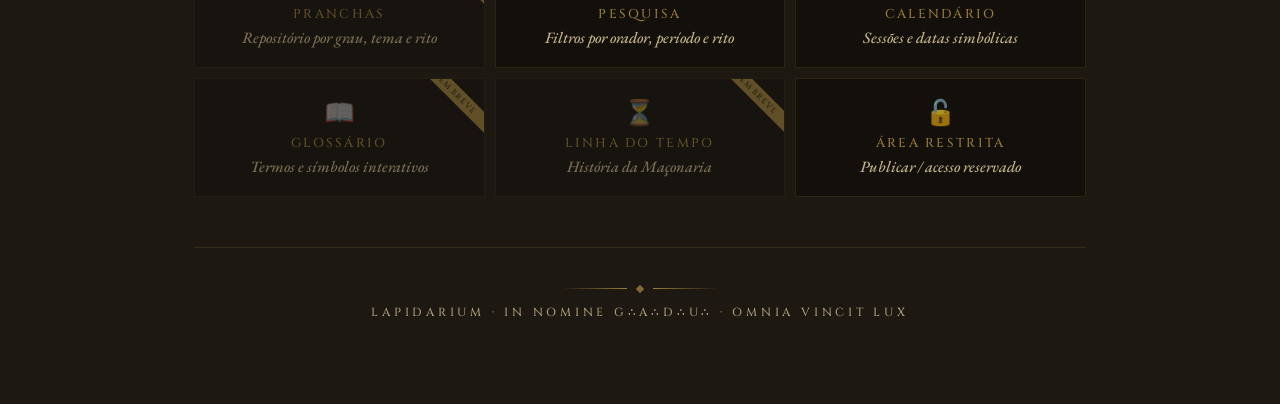
==== commit ed405d39: "Stats dos portais vindos da API (chumbados mentiam 81/246), nota do Acaso enxuta" ====
--- a/index.html
+++ b/index.html
@@ -391,9 +391,9 @@
       <div class="p-icon" id="icon-ep">E</div>
       <p class="p-name">Epaminondas</p><p class="p-sub">EpaminondasOnline</p>
       <div class="p-stats">
-        <div><span class="ps-n">246</span><span class="ps-l">Vídeos</span></div>
-        <div><span class="ps-n">2021</span><span class="ps-l">Desde</span></div>
-        <div><span class="ps-n">74+</span><span class="ps-l">Oradores</span></div>
+        <div><span class="ps-n" id="st-ep-n">246</span><span class="ps-l">Vídeos</span></div>
+        <div><span class="ps-n" id="st-ep-desde">2021</span><span class="ps-l">Desde</span></div>
+        <div><span class="ps-n" id="st-ep-orad">74+</span><span class="ps-l">Oradores</span></div>
       </div>
       <div class="p-cta"><span>Entrar no Portal</span>
         <svg width="10" height="10" viewBox="0 0 12 12" fill="none"><path d="M2 6h8M6 2l4 4-4 4" stroke="currentColor" stroke-width="1.4" stroke-linecap="round"/></svg>
@@ -406,9 +406,9 @@
       <div class="p-icon" id="icon-ur">U</div>
       <p class="p-name">Urânia</p><p class="p-sub">Grupo de Estudos Urânia</p>
       <div class="p-stats">
-        <div><span class="ps-n">81</span><span class="ps-l">Vídeos</span></div>
-        <div><span class="ps-n">2023</span><span class="ps-l">Desde</span></div>
-        <div><span class="ps-n">13+</span><span class="ps-l">Oradores</span></div>
+        <div><span class="ps-n" id="st-ur-n">81</span><span class="ps-l">Vídeos</span></div>
+        <div><span class="ps-n" id="st-ur-desde">2023</span><span class="ps-l">Desde</span></div>
+        <div><span class="ps-n" id="st-ur-orad">13+</span><span class="ps-l">Oradores</span></div>
       </div>
       <div class="p-cta"><span>Entrar no Portal</span>
         <svg width="10" height="10" viewBox="0 0 12 12" fill="none"><path d="M2 6h8M6 2l4 4-4 4" stroke="currentColor" stroke-width="1.4" stroke-linecap="round"/></svg>
@@ -509,6 +509,22 @@
 (async function(){
   let vids = await lapiFetch('video');
   if (vids && vids.length){
+    // ── Números dos portais: SEMPRE da API. Chumbar no HTML já nos fez mentir
+    //    (dizia 81/246 quando o acervo tinha 88/361). Regra nº1.
+    (function(){
+      const põe = (id,v) => { const e=document.getElementById(id); if(e) e.textContent=v; };
+      const stats = (f) => {
+        const g = vids.filter(f);
+        const vid = g.filter(v => (v.tipo||'video') !== 'prancha');
+        const anos = g.map(v=>(v.data||'').slice(0,4)).filter(Boolean).sort();
+        const orad = new Set(g.map(v=>(v.autor||'').trim()).filter(Boolean));
+        return { n: vid.length, desde: anos[0] || '—', orad: orad.size };
+      };
+      const ep = stats(v => (v.origem||'').toLowerCase().indexOf('pamin') >= 0);
+      const ur = stats(v => (v.origem||'').toLowerCase().indexOf('rânia') >= 0);
+      põe('st-ep-n', ep.n);  põe('st-ep-desde', ep.desde);  põe('st-ep-orad', ep.orad + '+');
+      põe('st-ur-n', ur.n);  põe('st-ur-desde', ur.desde);  põe('st-ur-orad', ur.orad + '+');
+    })();
     // Intercala os dois grupos: por data pura o Epaminondas some do rolo,
     // porque a Urânia vai mais longe no calendário. 7 de cada, alternados.
     const ehEp = v => (v.origem||'').toLowerCase().indexOf('pamin') >= 0;
